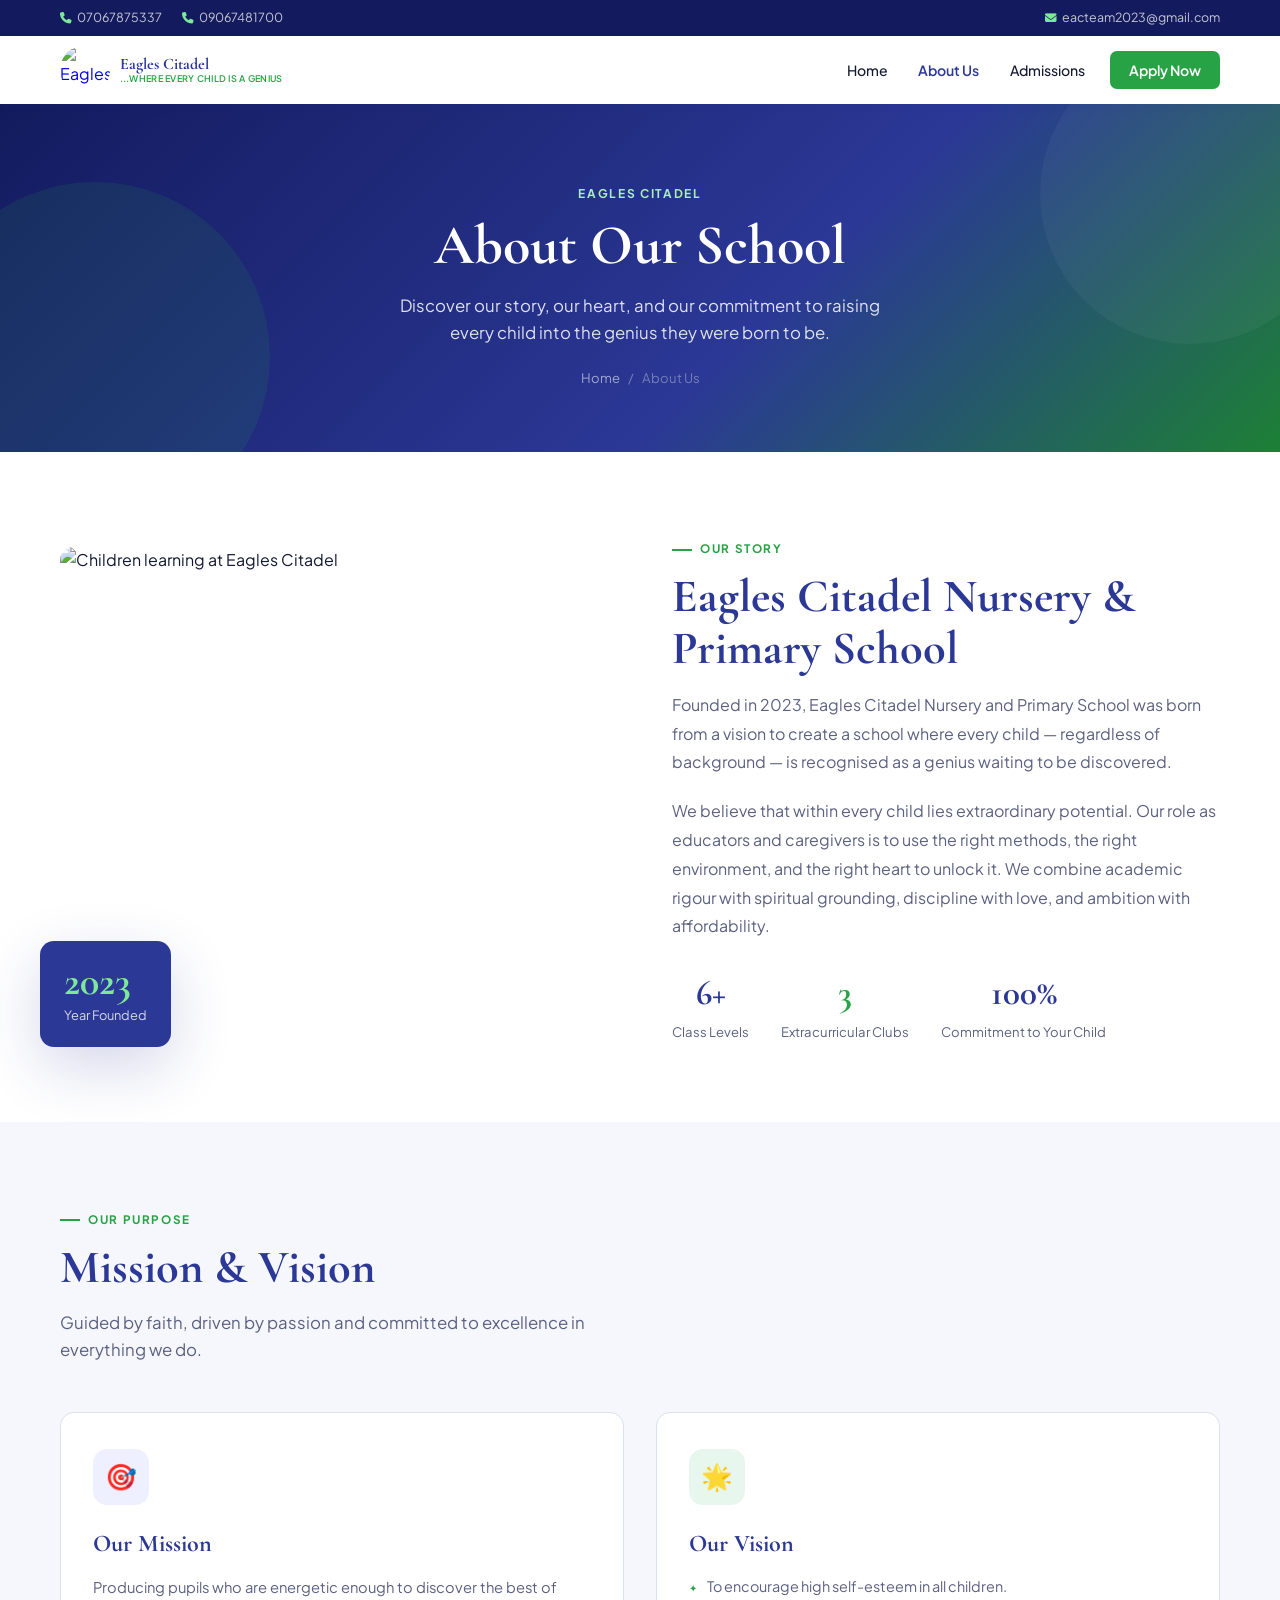
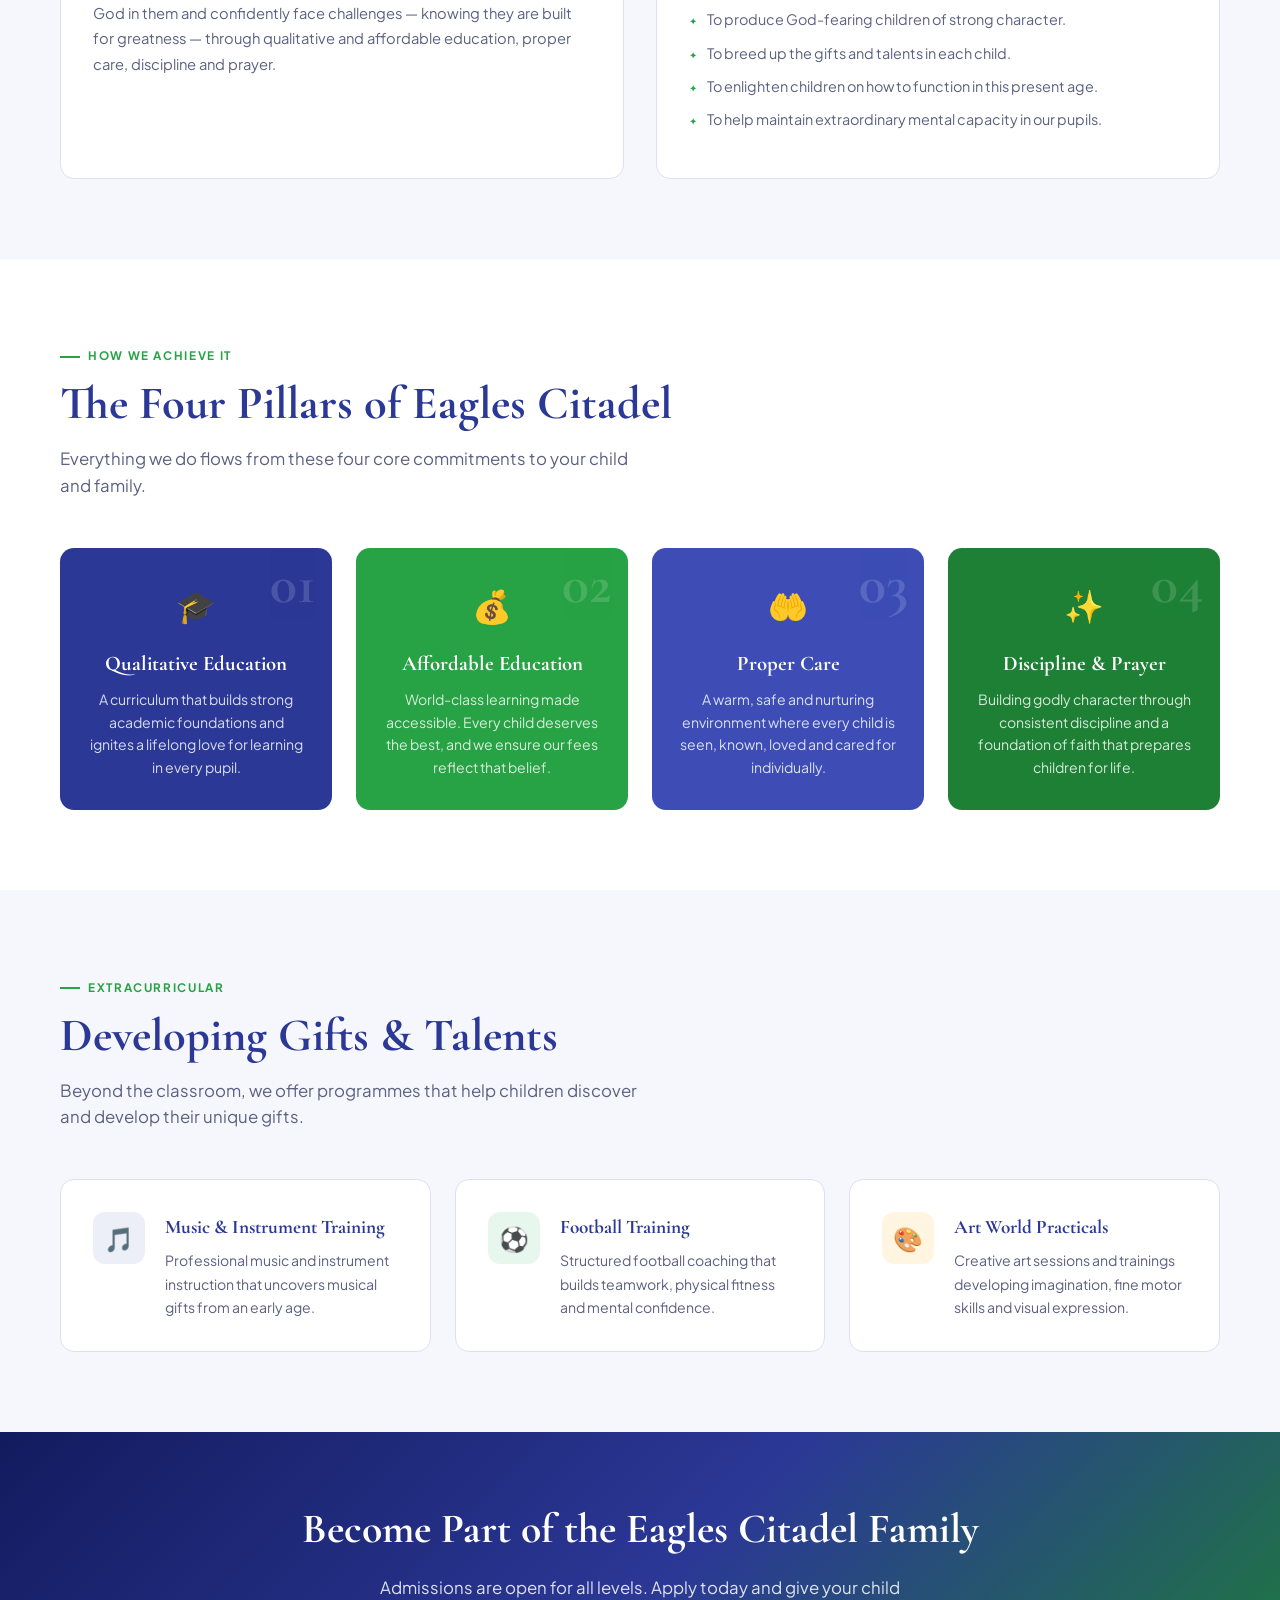
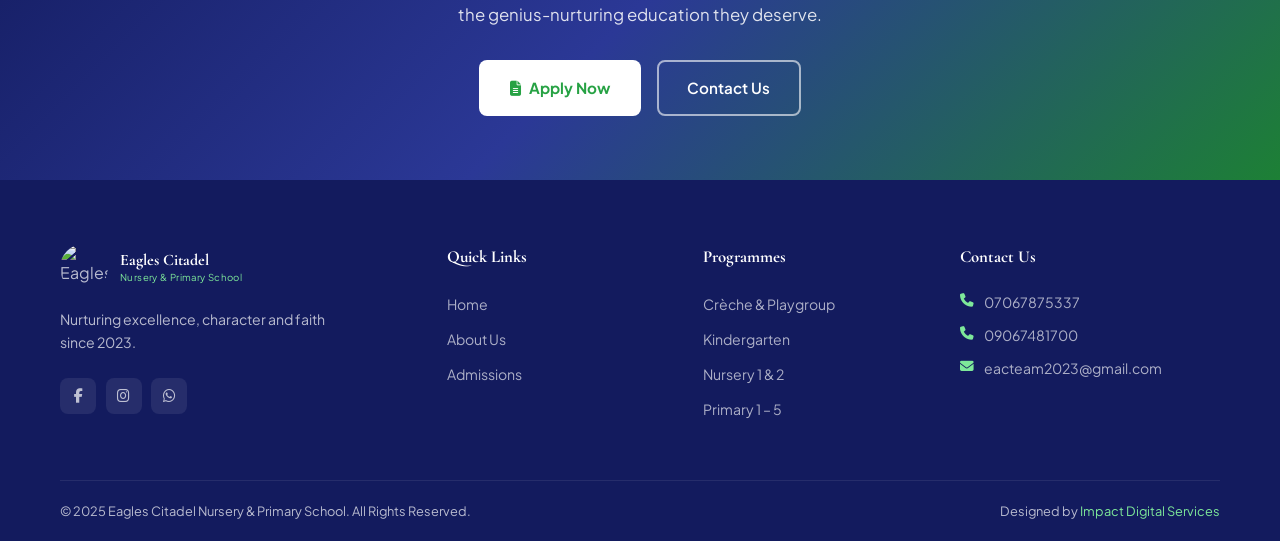
==== about.html @ 96b45662 "initial setup" ====
<!DOCTYPE html>
<html lang="en">

<head>
    <meta charset="UTF-8">
    <meta name="viewport" content="width=device-width, initial-scale=1.0, viewport-fit=cover">
    <title>About Us | Eagles Citadel Nursery &amp; Primary School</title>
    <meta name="description"
        content="Learn about Eagles Citadel Nursery and Primary School — our mission, vision, values and approach to education. Where every child is a genius.">
    <meta name="robots" content="index, follow">
    <link rel="canonical" href="about.html">
    <link rel="preconnect" href="https://fonts.googleapis.com">
    <link rel="preconnect" href="https://fonts.gstatic.com" crossorigin>
    <link
        href="https://fonts.googleapis.com/css2?family=Cormorant+Garamond:wght@400;600;700;800&family=Plus+Jakarta+Sans:wght@300;400;500;600;700&display=swap"
        rel="stylesheet">
    <link rel="stylesheet" href="https://cdnjs.cloudflare.com/ajax/libs/font-awesome/6.4.0/css/all.min.css">
    <style>
        :root {
            --indigo: #2B3896;
            --indigo-dark: #1E2A78;
            --indigo-deep: #131B5E;
            --indigo-light: #3D4DB5;
            --green: #27A244;
            --green-dark: #1D8035;
            --green-light: #E8F7ED;
            --white: #ffffff;
            --off-white: #F6F7FC;
            --light-gray: #ECEEF8;
            --text: #121930;
            --text-muted: #5B6180;
            --border: #DDE0F0;
            --shadow-sm: 0 2px 8px rgba(43, 56, 150, 0.08);
            --shadow-md: 0 8px 32px rgba(43, 56, 150, 0.14);
            --shadow-lg: 0 20px 60px rgba(43, 56, 150, 0.2);
            --transition: all 0.3s cubic-bezier(0.4, 0, 0.2, 1);
            --radius: 14px;
            --container-padding: 1.25rem;
        }

        *,
        *::before,
        *::after {
            margin: 0;
            padding: 0;
            box-sizing: border-box;
        }

        html {
            scroll-behavior: smooth;
        }

        body {
            font-family: 'Plus Jakarta Sans', sans-serif;
            color: var(--text);
            background: var(--white);
            overflow-x: hidden;
            line-height: 1.6;
            -webkit-font-smoothing: antialiased;
        }

        .topbar {
            background: var(--indigo-deep);
            color: rgba(255, 255, 255, 0.75);
            font-size: 0.78rem;
            padding: 0.5rem 0;
        }

        .topbar-inner {
            max-width: 1200px;
            margin: 0 auto;
            padding: 0 var(--container-padding);
            display: flex;
            justify-content: space-between;
            align-items: center;
            gap: 1rem;
            flex-wrap: wrap;
        }

        .topbar a {
            color: rgba(255, 255, 255, 0.75);
            text-decoration: none;
        }

        .topbar a:hover {
            color: #7EE89A;
        }

        .topbar-left,
        .topbar-right {
            display: flex;
            align-items: center;
            gap: 1.25rem;
            flex-wrap: wrap;
        }

        .topbar i {
            color: #7EE89A;
            margin-right: 0.3rem;
            font-size: 0.72rem;
        }

        .header {
            background: var(--white);
            box-shadow: var(--shadow-sm);
            position: sticky;
            top: 0;
            z-index: 1000;
            transition: var(--transition);
        }

        .header.scrolled {
            box-shadow: var(--shadow-md);
        }

        .nav-wrapper {
            max-width: 1200px;
            margin: 0 auto;
            padding: 0 var(--container-padding);
            display: flex;
            justify-content: space-between;
            align-items: center;
            min-height: 68px;
            gap: 1rem;
        }

        .logo {
            display: flex;
            align-items: center;
            gap: 0.6rem;
            text-decoration: none;
            flex-shrink: 1;
        }

        .logo img {
            height: 50px;
            width: 50px;
            object-fit: contain;
            border-radius: 50%;
        }

        .logo-text {
            display: flex;
            flex-direction: column;
            line-height: 1.1;
        }

        .logo-name {
            font-family: 'Cormorant Garamond', serif;
            font-size: 1rem;
            font-weight: 700;
            color: var(--indigo);
        }

        .logo-motto {
            font-size: 0.57rem;
            font-weight: 600;
            color: var(--green);
            text-transform: uppercase;
            letter-spacing: 0.03em;
        }

        .nav {
            display: flex;
            align-items: center;
            gap: 0.2rem;
        }

        .nav-link {
            font-size: 0.88rem;
            font-weight: 500;
            color: var(--text);
            text-decoration: none;
            padding: 0.5rem 0.85rem;
            border-radius: 7px;
            transition: var(--transition);
        }

        .nav-link:hover {
            color: var(--indigo);
            background: var(--light-gray);
        }

        .nav-link.active {
            color: var(--indigo);
            font-weight: 600;
        }

        .nav-apply {
            background: var(--green);
            color: var(--white) !important;
            padding: 0.5rem 1.2rem;
            border-radius: 7px;
            margin-left: 0.5rem;
            font-weight: 600;
        }

        .nav-apply:hover {
            background: var(--green-dark) !important;
        }

        .hamburger {
            display: none;
            flex-direction: column;
            gap: 5px;
            background: none;
            border: none;
            cursor: pointer;
            padding: 0.5rem;
        }

        .hamburger span {
            display: block;
            width: 24px;
            height: 2px;
            background: var(--indigo);
            border-radius: 2px;
            transition: var(--transition);
        }

        .hamburger.open span:nth-child(1) {
            transform: translateY(7px) rotate(45deg);
        }

        .hamburger.open span:nth-child(2) {
            opacity: 0;
        }

        .hamburger.open span:nth-child(3) {
            transform: translateY(-7px) rotate(-45deg);
        }

        /* PAGE BANNER */
        .page-banner {
            background: linear-gradient(135deg, var(--indigo-deep) 0%, var(--indigo) 60%, var(--green-dark) 100%);
            padding: 5rem 0 4rem;
            text-align: center;
            color: var(--white);
            position: relative;
            overflow: hidden;
        }

        .page-banner::before {
            content: '';
            position: absolute;
            top: -60px;
            right: -60px;
            width: 300px;
            height: 300px;
            border-radius: 50%;
            background: rgba(255, 255, 255, 0.04);
        }

        .page-banner::after {
            content: '';
            position: absolute;
            bottom: -80px;
            left: -80px;
            width: 350px;
            height: 350px;
            border-radius: 50%;
            background: rgba(39, 162, 68, 0.12);
        }

        .page-banner-content {
            position: relative;
            z-index: 1;
        }

        .page-banner-label {
            font-size: 0.75rem;
            font-weight: 700;
            letter-spacing: 0.14em;
            text-transform: uppercase;
            color: #A8F0BB;
            margin-bottom: 0.75rem;
        }

        .page-banner h1 {
            font-family: 'Cormorant Garamond', serif;
            font-size: clamp(2.2rem, 5vw, 3.5rem);
            font-weight: 800;
            line-height: 1.1;
            margin-bottom: 1rem;
        }

        .page-banner p {
            font-size: 1.05rem;
            opacity: 0.85;
            max-width: 520px;
            margin: 0 auto;
        }

        .breadcrumb {
            display: flex;
            align-items: center;
            gap: 0.5rem;
            justify-content: center;
            font-size: 0.82rem;
            margin-top: 1.25rem;
            opacity: 0.7;
        }

        .breadcrumb a {
            color: rgba(255, 255, 255, 0.8);
            text-decoration: none;
        }

        .breadcrumb a:hover {
            color: #7EE89A;
        }

        .breadcrumb span {
            opacity: 0.5;
        }

        .section {
            padding: 5rem 0;
        }

        .section-alt {
            background: var(--off-white);
        }

        .container {
            max-width: 1200px;
            margin: 0 auto;
            padding: 0 var(--container-padding);
        }

        .section-label {
            display: inline-flex;
            align-items: center;
            gap: 0.5rem;
            font-size: 0.73rem;
            font-weight: 700;
            letter-spacing: 0.14em;
            text-transform: uppercase;
            color: var(--green);
            margin-bottom: 0.75rem;
        }

        .section-label::before {
            content: '';
            display: block;
            width: 20px;
            height: 2px;
            background: var(--green);
        }

        .section-title {
            font-family: 'Cormorant Garamond', serif;
            font-size: clamp(1.9rem, 4vw, 2.9rem);
            font-weight: 700;
            color: var(--indigo);
            line-height: 1.12;
            margin-bottom: 1rem;
        }

        .section-subtitle {
            font-size: 1.05rem;
            color: var(--text-muted);
            max-width: 580px;
            margin-bottom: 3rem;
        }

        /* ABOUT INTRO */
        .about-intro {
            display: grid;
            grid-template-columns: 1fr 1fr;
            gap: 4rem;
            align-items: center;
        }

        .about-img-wrap {
            position: relative;
        }

        .about-img-wrap img {
            width: 100%;
            height: 480px;
            object-fit: cover;
            border-radius: var(--radius);
            display: block;
        }

        .about-img-badge {
            position: absolute;
            bottom: -20px;
            left: -20px;
            background: var(--indigo);
            color: var(--white);
            border-radius: var(--radius);
            padding: 1.25rem 1.5rem;
            box-shadow: var(--shadow-lg);
        }

        .about-img-badge .badge-num {
            font-family: 'Cormorant Garamond', serif;
            font-size: 2.5rem;
            font-weight: 800;
            color: #7EE89A;
            display: block;
            line-height: 1;
        }

        .about-img-badge .badge-text {
            font-size: 0.8rem;
            opacity: 0.8;
        }

        /* MISSION/VISION CARDS */
        .mv-grid {
            display: grid;
            grid-template-columns: 1fr 1fr;
            gap: 2rem;
        }

        .mv-card {
            background: var(--white);
            border-radius: var(--radius);
            padding: 2.25rem 2rem;
            border: 1px solid var(--border);
            transition: var(--transition);
        }

        .mv-card:hover {
            box-shadow: var(--shadow-md);
            transform: translateY(-3px);
        }

        .mv-icon-wrap {
            width: 56px;
            height: 56px;
            border-radius: 14px;
            background: var(--light-gray);
            display: flex;
            align-items: center;
            justify-content: center;
            font-size: 1.6rem;
            margin-bottom: 1.25rem;
        }

        .mv-title {
            font-family: 'Cormorant Garamond', serif;
            font-size: 1.5rem;
            font-weight: 700;
            color: var(--indigo);
            margin-bottom: 0.75rem;
        }

        .mv-text {
            font-size: 0.92rem;
            color: var(--text-muted);
            line-height: 1.75;
        }

        .mv-list {
            list-style: none;
            padding: 0;
        }

        .mv-list li {
            display: flex;
            align-items: flex-start;
            gap: 0.65rem;
            font-size: 0.9rem;
            color: var(--text-muted);
            line-height: 1.65;
            margin-bottom: 0.6rem;
        }

        .mv-list li::before {
            content: '✦';
            color: var(--green);
            font-size: 0.6rem;
            margin-top: 0.38rem;
            flex-shrink: 0;
        }

        /* PILLARS */
        .pillars-grid {
            display: grid;
            grid-template-columns: repeat(auto-fit, minmax(220px, 1fr));
            gap: 1.5rem;
        }

        .pillar-card {
            border-radius: var(--radius);
            padding: 2rem 1.75rem;
            text-align: center;
            transition: var(--transition);
            position: relative;
            overflow: hidden;
        }

        .pillar-card:hover {
            transform: translateY(-5px);
            box-shadow: var(--shadow-lg);
        }

        .pillar-num {
            font-family: 'Cormorant Garamond', serif;
            font-size: 3.5rem;
            font-weight: 800;
            opacity: 0.15;
            position: absolute;
            top: 0.5rem;
            right: 1rem;
            line-height: 1;
        }

        .pillar-icon {
            font-size: 2rem;
            margin-bottom: 1rem;
            position: relative;
            z-index: 1;
        }

        .pillar-title {
            font-family: 'Cormorant Garamond', serif;
            font-size: 1.3rem;
            font-weight: 700;
            margin-bottom: 0.5rem;
            position: relative;
            z-index: 1;
        }

        .pillar-text {
            font-size: 0.88rem;
            opacity: 0.82;
            line-height: 1.6;
            position: relative;
            z-index: 1;
        }

        /* CTA BANNER */
        .cta-banner {
            background: linear-gradient(135deg, var(--indigo-deep) 0%, var(--indigo) 50%, var(--green-dark) 100%);
            padding: 4rem 0;
            text-align: center;
            color: var(--white);
        }

        .cta-banner h2 {
            font-family: 'Cormorant Garamond', serif;
            font-size: clamp(1.8rem, 4vw, 2.6rem);
            font-weight: 700;
            margin-bottom: 0.75rem;
        }

        .cta-banner p {
            font-size: 1.05rem;
            opacity: 0.85;
            margin-bottom: 2rem;
            max-width: 520px;
            margin-left: auto;
            margin-right: auto;
        }

        .btn {
            display: inline-flex;
            align-items: center;
            gap: 0.5rem;
            padding: 0.85rem 1.8rem;
            border-radius: 8px;
            font-family: 'Plus Jakarta Sans', sans-serif;
            font-weight: 600;
            font-size: 0.95rem;
            text-decoration: none;
            transition: var(--transition);
            cursor: pointer;
            border: 2px solid transparent;
        }

        .btn-green {
            background: var(--green);
            color: var(--white);
        }

        .btn-green:hover {
            background: var(--green-dark);
            transform: translateY(-2px);
        }

        .btn-outline-white {
            background: transparent;
            color: var(--white);
            border-color: rgba(255, 255, 255, 0.6);
        }

        .btn-outline-white:hover {
            background: rgba(255, 255, 255, 0.12);
            border-color: var(--white);
        }

        /* FOOTER */
        .footer {
            background: var(--indigo-deep);
            color: rgba(255, 255, 255, 0.7);
            padding: 4rem 0 0;
        }

        .footer-grid {
            display: grid;
            grid-template-columns: 1.6fr 1fr 1fr 1.2fr;
            gap: 2.5rem;
            padding-bottom: 3rem;
        }

        .footer-logo-wrap {
            display: flex;
            align-items: center;
            gap: 0.75rem;
            margin-bottom: 1rem;
        }

        .footer-logo-wrap img {
            height: 48px;
            width: 48px;
            object-fit: contain;
            border-radius: 50%;
        }

        .footer-logo-name {
            font-family: 'Cormorant Garamond', serif;
            font-size: 1rem;
            font-weight: 700;
            color: var(--white);
            line-height: 1.2;
        }

        .footer-motto-txt {
            font-size: 0.6rem;
            color: #7EE89A;
            letter-spacing: 0.04em;
        }

        .footer-desc {
            font-size: 0.88rem;
            line-height: 1.65;
            margin-bottom: 1.5rem;
            max-width: 280px;
        }

        .footer-social {
            display: flex;
            gap: 0.6rem;
        }

        .footer-social-link {
            width: 36px;
            height: 36px;
            border-radius: 8px;
            background: rgba(255, 255, 255, 0.08);
            color: rgba(255, 255, 255, 0.7);
            display: flex;
            align-items: center;
            justify-content: center;
            text-decoration: none;
            font-size: 0.9rem;
            transition: var(--transition);
        }

        .footer-social-link:hover {
            background: var(--green);
            color: var(--white);
        }

        .footer-heading {
            font-family: 'Cormorant Garamond', serif;
            font-size: 1.05rem;
            font-weight: 700;
            color: var(--white);
            margin-bottom: 1.25rem;
        }

        .footer-links {
            list-style: none;
        }

        .footer-links li {
            margin-bottom: 0.6rem;
        }

        .footer-links a {
            color: rgba(255, 255, 255, 0.65);
            text-decoration: none;
            font-size: 0.88rem;
            transition: var(--transition);
        }

        .footer-links a:hover {
            color: #7EE89A;
        }

        .footer-contact li {
            display: flex;
            gap: 0.6rem;
            font-size: 0.85rem;
            margin-bottom: 0.65rem;
            align-items: flex-start;
        }

        .footer-contact i {
            color: #7EE89A;
            margin-top: 0.2rem;
        }

        .footer-bottom {
            border-top: 1px solid rgba(255, 255, 255, 0.08);
            padding: 1.25rem 0;
            display: flex;
            justify-content: space-between;
            align-items: center;
            flex-wrap: wrap;
            gap: 0.5rem;
            font-size: 0.8rem;
        }

        .footer-bottom a {
            color: #7EE89A;
            text-decoration: none;
        }

        .reveal {
            opacity: 0;
            transform: translateY(28px);
            transition: opacity 0.7s ease, transform 0.7s ease;
        }

        .reveal.visible {
            opacity: 1;
            transform: translateY(0);
        }

        @media (max-width: 768px) {
            .hamburger {
                display: flex;
            }

            .nav {
                display: none;
                position: absolute;
                top: 68px;
                left: 0;
                right: 0;
                background: var(--white);
                flex-direction: column;
                padding: 1rem 1.5rem 1.5rem;
                box-shadow: var(--shadow-md);
                border-top: 1px solid var(--border);
                gap: 0.25rem;
            }

            .nav.open {
                display: flex;
            }

            .nav-apply {
                margin-left: 0;
                text-align: center;
            }

            .about-intro {
                grid-template-columns: 1fr;
                gap: 2.5rem;
            }

            .about-img-wrap img {
                height: 280px;
            }

            .about-img-badge {
                left: 0;
            }

            .mv-grid {
                grid-template-columns: 1fr;
            }

            .footer-grid {
                grid-template-columns: 1fr 1fr;
            }

            .topbar-right {
                display: none;
            }
        }
    </style>
</head>

<body>

    <div class="topbar">
        <div class="topbar-inner">
            <div class="topbar-left">
                <span><i class="fas fa-phone"></i><a href="tel:07067875337">07067875337</a></span>
                <span><i class="fas fa-phone"></i><a href="tel:09067481700">09067481700</a></span>
            </div>
            <div class="topbar-right">
                <span><i class="fas fa-envelope"></i><a
                        href="mailto:eacteam2023@gmail.com">eacteam2023@gmail.com</a></span>
            </div>
        </div>
    </div>

    <header class="header" id="header">
        <div class="nav-wrapper">
            <a href="index.html" class="logo">
                <img src="logo.jpeg" alt="Eagles Citadel Logo">
                <div class="logo-text">
                    <span class="logo-name">Eagles Citadel</span>
                    <span class="logo-motto">...where every child is a genius</span>
                </div>
            </a>
            <button class="hamburger" id="hamburger" aria-label="Menu">
                <span></span><span></span><span></span>
            </button>
            <nav class="nav" id="nav">
                <a href="index.html" class="nav-link">Home</a>
                <a href="about.html" class="nav-link active">About Us</a>
                <a href="admissions.html" class="nav-link">Admissions</a>
                <a href="admissions.html" class="nav-link nav-apply">Apply Now</a>
            </nav>
        </div>
    </header>

    <!-- PAGE BANNER -->
    <section class="page-banner">
        <div class="container page-banner-content">
            <div class="page-banner-label">Eagles Citadel</div>
            <h1>About Our School</h1>
            <p>Discover our story, our heart, and our commitment to raising every child into the genius they were born
                to be.</p>
            <div class="breadcrumb">
                <a href="index.html">Home</a>
                <span>/</span>
                <span>About Us</span>
            </div>
        </div>
    </section>

    <!-- ABOUT INTRO -->
    <section class="section">
        <div class="container">
            <div class="about-intro">
                <div class="about-img-wrap">
                    <img src="https://images.unsplash.com/photo-1503676260728-1c00da094a0b?w=800&q=80"
                        alt="Children learning at Eagles Citadel">
                    <div class="about-img-badge">
                        <span class="badge-num">2023</span>
                        <span class="badge-text">Year Founded</span>
                    </div>
                </div>
                <div>
                    <span class="section-label">Our Story</span>
                    <h2 class="section-title">Eagles Citadel Nursery &amp; Primary School</h2>
                    <p style="color:var(--text-muted); line-height:1.8; margin-bottom:1.25rem;">Founded in 2023, Eagles
                        Citadel Nursery and Primary School was born from a vision to create a school where every child —
                        regardless of background — is recognised as a genius waiting to be discovered.</p>
                    <p style="color:var(--text-muted); line-height:1.8; margin-bottom:1.5rem;">We believe that within
                        every child lies extraordinary potential. Our role as educators and caregivers is to use the
                        right methods, the right environment, and the right heart to unlock it. We combine academic
                        rigour with spiritual grounding, discipline with love, and ambition with affordability.</p>
                    <div style="display:flex; gap:2rem; flex-wrap:wrap;">
                        <div style="text-align:center;">
                            <div
                                style="font-family:'Cormorant Garamond',serif; font-size:2.2rem; font-weight:800; color:var(--indigo);">
                                6+</div>
                            <div style="font-size:0.82rem; color:var(--text-muted);">Class Levels</div>
                        </div>
                        <div style="text-align:center;">
                            <div
                                style="font-family:'Cormorant Garamond',serif; font-size:2.2rem; font-weight:800; color:var(--green);">
                                3</div>
                            <div style="font-size:0.82rem; color:var(--text-muted);">Extracurricular Clubs</div>
                        </div>
                        <div style="text-align:center;">
                            <div
                                style="font-family:'Cormorant Garamond',serif; font-size:2.2rem; font-weight:800; color:var(--indigo);">
                                100%</div>
                            <div style="font-size:0.82rem; color:var(--text-muted);">Commitment to Your Child</div>
                        </div>
                    </div>
                </div>
            </div>
        </div>
    </section>

    <!-- MISSION & VISION -->
    <section class="section section-alt">
        <div class="container">
            <span class="section-label">Our Purpose</span>
            <h2 class="section-title">Mission &amp; Vision</h2>
            <p class="section-subtitle">Guided by faith, driven by passion and committed to excellence in everything we
                do.</p>
            <div class="mv-grid reveal">
                <div class="mv-card">
                    <div class="mv-icon-wrap" style="background:#EEF0FF;">🎯</div>
                    <h3 class="mv-title">Our Mission</h3>
                    <p class="mv-text">Producing pupils who are energetic enough to discover the best of God in them and
                        confidently face challenges — knowing they are built for greatness — through qualitative and
                        affordable education, proper care, discipline and prayer.</p>
                </div>
                <div class="mv-card">
                    <div class="mv-icon-wrap" style="background:var(--green-light);">🌟</div>
                    <h3 class="mv-title">Our Vision</h3>
                    <ul class="mv-list">
                        <li>To encourage high self-esteem in all children.</li>
                        <li>To produce God-fearing children of strong character.</li>
                        <li>To breed up the gifts and talents in each child.</li>
                        <li>To enlighten children on how to function in this present age.</li>
                        <li>To help maintain extraordinary mental capacity in our pupils.</li>
                    </ul>
                </div>
            </div>
        </div>
    </section>

    <!-- 4 PILLARS -->
    <section class="section">
        <div class="container">
            <span class="section-label">How We Achieve It</span>
            <h2 class="section-title">The Four Pillars of Eagles Citadel</h2>
            <p class="section-subtitle">Everything we do flows from these four core commitments to your child and
                family.</p>
            <div class="pillars-grid reveal">
                <div class="pillar-card" style="background:var(--indigo); color:var(--white);">
                    <div class="pillar-num">01</div>
                    <div class="pillar-icon">🎓</div>
                    <h3 class="pillar-title">Qualitative Education</h3>
                    <p class="pillar-text">A curriculum that builds strong academic foundations and ignites a lifelong
                        love for learning in every pupil.</p>
                </div>
                <div class="pillar-card" style="background:var(--green); color:var(--white);">
                    <div class="pillar-num">02</div>
                    <div class="pillar-icon">💰</div>
                    <h3 class="pillar-title">Affordable Education</h3>
                    <p class="pillar-text">World-class learning made accessible. Every child deserves the best, and we
                        ensure our fees reflect that belief.</p>
                </div>
                <div class="pillar-card" style="background:var(--indigo-light); color:var(--white);">
                    <div class="pillar-num">03</div>
                    <div class="pillar-icon">🤲</div>
                    <h3 class="pillar-title">Proper Care</h3>
                    <p class="pillar-text">A warm, safe and nurturing environment where every child is seen, known,
                        loved and cared for individually.</p>
                </div>
                <div class="pillar-card" style="background:var(--green-dark); color:var(--white);">
                    <div class="pillar-num">04</div>
                    <div class="pillar-icon">✨</div>
                    <h3 class="pillar-title">Discipline &amp; Prayer</h3>
                    <p class="pillar-text">Building godly character through consistent discipline and a foundation of
                        faith that prepares children for life.</p>
                </div>
            </div>
        </div>
    </section>

    <!-- EXTRACURRICULAR -->
    <section class="section section-alt">
        <div class="container">
            <span class="section-label">Extracurricular</span>
            <h2 class="section-title">Developing Gifts &amp; Talents</h2>
            <p class="section-subtitle">Beyond the classroom, we offer programmes that help children discover and
                develop their unique gifts.</p>
            <div style="display:grid; grid-template-columns: repeat(auto-fit, minmax(260px, 1fr)); gap:1.5rem;"
                class="reveal">
                <div style="background:var(--white); border-radius:var(--radius); padding:2rem; border:1px solid var(--border); display:flex; gap:1.25rem; align-items:flex-start; transition:var(--transition);"
                    onmouseenter="this.style.boxShadow='var(--shadow-md)'; this.style.transform='translateY(-3px)'"
                    onmouseleave="this.style.boxShadow='none'; this.style.transform='translateY(0)'">
                    <div
                        style="width:52px; height:52px; border-radius:12px; background:var(--light-gray); display:flex; align-items:center; justify-content:center; font-size:1.5rem; flex-shrink:0;">
                        🎵</div>
                    <div>
                        <h3
                            style="font-family:'Cormorant Garamond',serif; font-size:1.2rem; color:var(--indigo); margin-bottom:0.4rem;">
                            Music &amp; Instrument Training</h3>
                        <p style="font-size:0.88rem; color:var(--text-muted); line-height:1.65;">Professional music and
                            instrument instruction that uncovers musical gifts from an early age.</p>
                    </div>
                </div>
                <div style="background:var(--white); border-radius:var(--radius); padding:2rem; border:1px solid var(--border); display:flex; gap:1.25rem; align-items:flex-start; transition:var(--transition);"
                    onmouseenter="this.style.boxShadow='var(--shadow-md)'; this.style.transform='translateY(-3px)'"
                    onmouseleave="this.style.boxShadow='none'; this.style.transform='translateY(0)'">
                    <div
                        style="width:52px; height:52px; border-radius:12px; background:var(--green-light); display:flex; align-items:center; justify-content:center; font-size:1.5rem; flex-shrink:0;">
                        ⚽</div>
                    <div>
                        <h3
                            style="font-family:'Cormorant Garamond',serif; font-size:1.2rem; color:var(--indigo); margin-bottom:0.4rem;">
                            Football Training</h3>
                        <p style="font-size:0.88rem; color:var(--text-muted); line-height:1.65;">Structured football
                            coaching that builds teamwork, physical fitness and mental confidence.</p>
                    </div>
                </div>
                <div style="background:var(--white); border-radius:var(--radius); padding:2rem; border:1px solid var(--border); display:flex; gap:1.25rem; align-items:flex-start; transition:var(--transition);"
                    onmouseenter="this.style.boxShadow='var(--shadow-md)'; this.style.transform='translateY(-3px)'"
                    onmouseleave="this.style.boxShadow='none'; this.style.transform='translateY(0)'">
                    <div
                        style="width:52px; height:52px; border-radius:12px; background:#FFF5E0; display:flex; align-items:center; justify-content:center; font-size:1.5rem; flex-shrink:0;">
                        🎨</div>
                    <div>
                        <h3
                            style="font-family:'Cormorant Garamond',serif; font-size:1.2rem; color:var(--indigo); margin-bottom:0.4rem;">
                            Art World Practicals</h3>
                        <p style="font-size:0.88rem; color:var(--text-muted); line-height:1.65;">Creative art sessions
                            and trainings developing imagination, fine motor skills and visual expression.</p>
                    </div>
                </div>
            </div>
        </div>
    </section>

    <!-- CTA -->
    <div class="cta-banner">
        <div class="container">
            <h2>Become Part of the Eagles Citadel Family</h2>
            <p>Admissions are open for all levels. Apply today and give your child the genius-nurturing education they
                deserve.</p>
            <div style="display:flex; gap:1rem; justify-content:center; flex-wrap:wrap;">
                <a href="admissions.html" class="btn"
                    style="background:var(--white); color:var(--green); font-weight:700;"><i
                        class="fas fa-file-alt"></i> Apply Now</a>
                <a href="index.html#contact" class="btn btn-outline-white">Contact Us</a>
            </div>
        </div>
    </div>

    <!-- FOOTER -->
    <footer class="footer">
        <div class="container">
            <div class="footer-grid">
                <div>
                    <div class="footer-logo-wrap">
                        <img src="logo.jpeg" alt="Eagles Citadel Logo">
                        <div>
                            <div class="footer-logo-name">Eagles Citadel</div>
                            <div class="footer-motto-txt">Nursery &amp; Primary School</div>
                        </div>
                    </div>
                    <p class="footer-desc">Nurturing excellence, character and faith since 2023.</p>
                    <div class="footer-social">
                        <a href="https://facebook.com/eaglescitadel" target="_blank" rel="noopener"
                            class="footer-social-link"><i class="fab fa-facebook-f"></i></a>
                        <a href="https://instagram.com/eaglescitadelschools" target="_blank" rel="noopener"
                            class="footer-social-link"><i class="fab fa-instagram"></i></a>
                        <a href="https://wa.me/2347067875337" target="_blank" rel="noopener"
                            class="footer-social-link"><i class="fab fa-whatsapp"></i></a>
                    </div>
                </div>
                <div>
                    <h3 class="footer-heading">Quick Links</h3>
                    <ul class="footer-links">
                        <li><a href="index.html">Home</a></li>
                        <li><a href="about.html">About Us</a></li>
                        <li><a href="admissions.html">Admissions</a></li>
                    </ul>
                </div>
                <div>
                    <h3 class="footer-heading">Programmes</h3>
                    <ul class="footer-links">
                        <li><a href="admissions.html">Crèche &amp; Playgroup</a></li>
                        <li><a href="admissions.html">Kindergarten</a></li>
                        <li><a href="admissions.html">Nursery 1 &amp; 2</a></li>
                        <li><a href="admissions.html">Primary 1 – 5</a></li>
                    </ul>
                </div>
                <div>
                    <h3 class="footer-heading">Contact Us</h3>
                    <ul class="footer-links footer-contact">
                        <li><i class="fas fa-phone"></i><a href="tel:07067875337"
                                style="color:rgba(255,255,255,0.65);">07067875337</a></li>
                        <li><i class="fas fa-phone"></i><a href="tel:09067481700"
                                style="color:rgba(255,255,255,0.65);">09067481700</a></li>
                        <li><i class="fas fa-envelope"></i><a href="mailto:eacteam2023@gmail.com"
                                style="color:rgba(255,255,255,0.65);">eacteam2023@gmail.com</a></li>
                    </ul>
                </div>
            </div>
            <div class="footer-bottom">
                <p>&copy; 2025 Eagles Citadel Nursery &amp; Primary School. All Rights Reserved.</p>
                <p>Designed by <a href="https://impactdigitalacademy.com.ng" target="_blank" rel="noopener">Impact
                        Digital Services</a></p>
            </div>
        </div>
    </footer>

    <script>
        const header = document.getElementById('header');
        window.addEventListener('scroll', () => header.classList.toggle('scrolled', window.scrollY > 40));
        const hamburger = document.getElementById('hamburger');
        const nav = document.getElementById('nav');
        hamburger.addEventListener('click', () => { hamburger.classList.toggle('open'); nav.classList.toggle('open'); });
        document.querySelectorAll('#nav a').forEach(link => link.addEventListener('click', () => { hamburger.classList.remove('open'); nav.classList.remove('open'); }));
        const observer = new IntersectionObserver(entries => { entries.forEach(e => { if (e.isIntersecting) e.target.classList.add('visible'); }); }, { threshold: 0.1 });
        document.querySelectorAll('.reveal').forEach(el => observer.observe(el));
    </script>
</body>

</html>
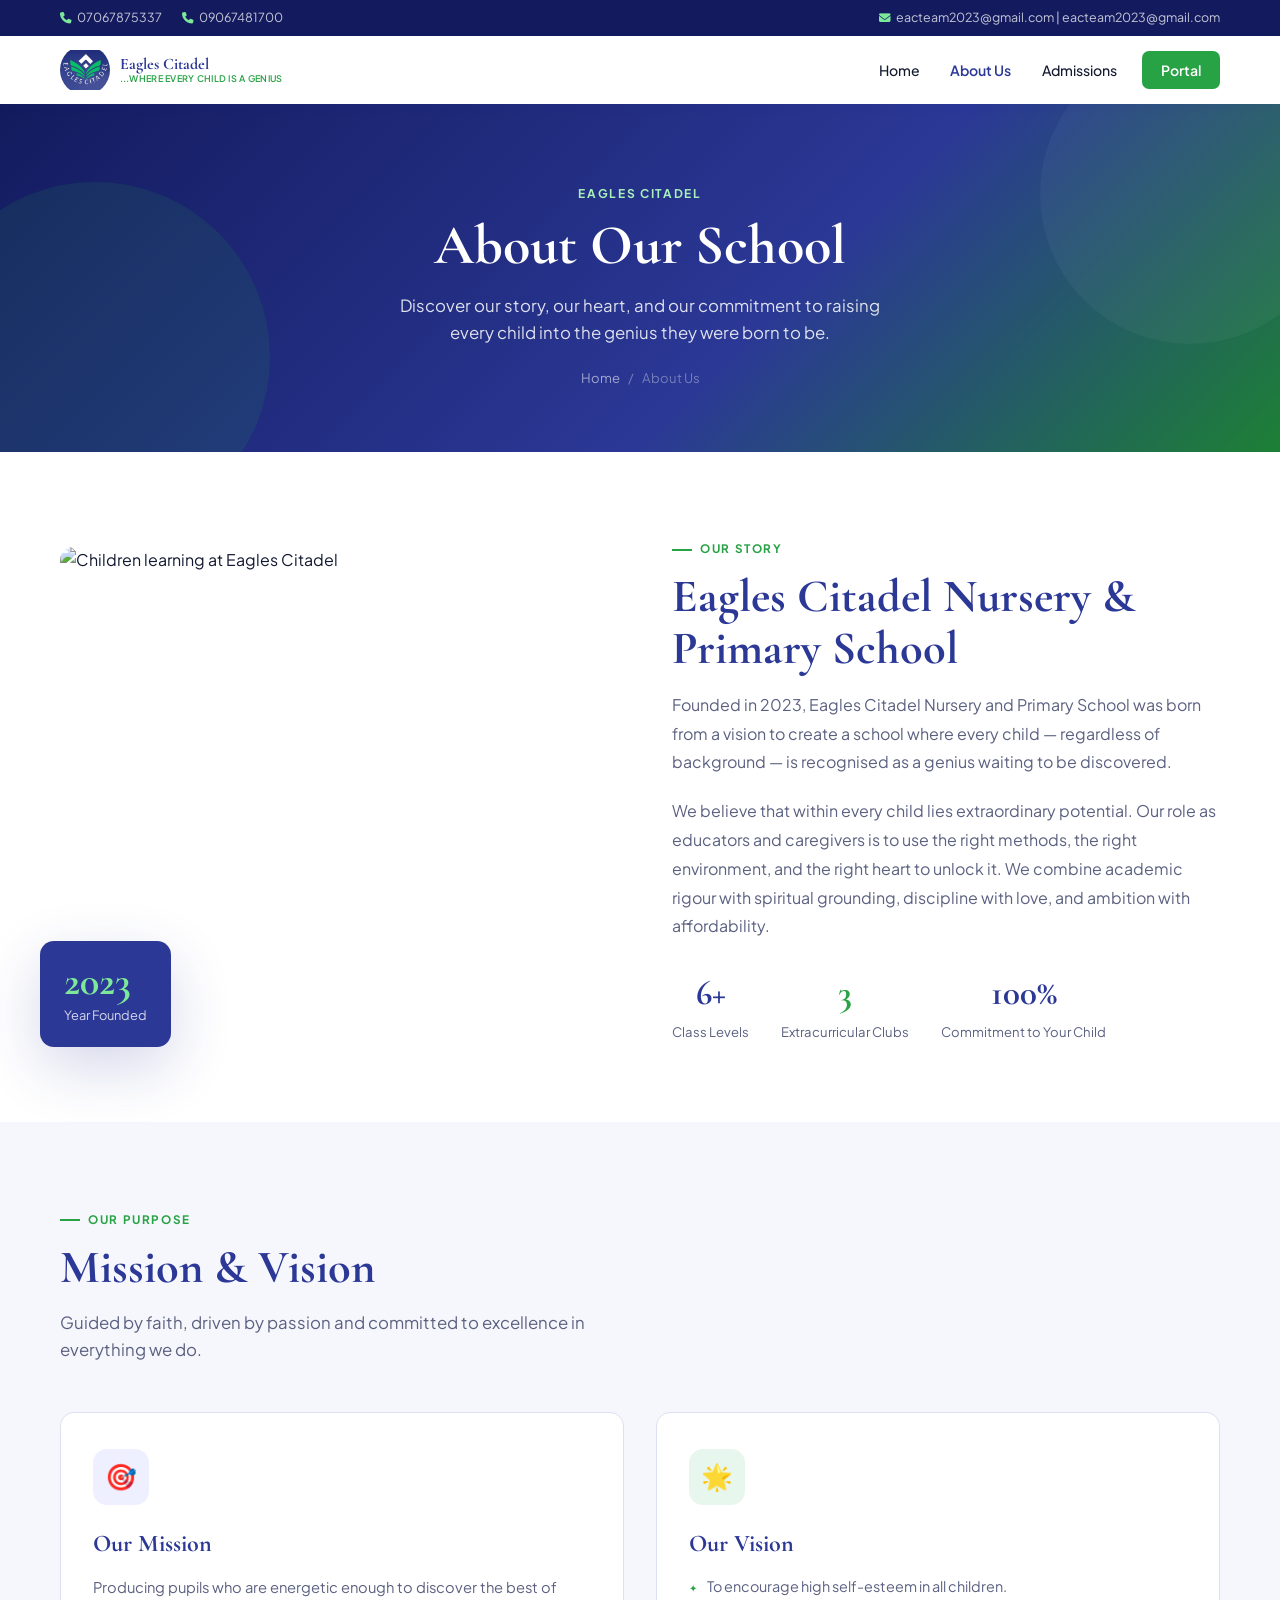
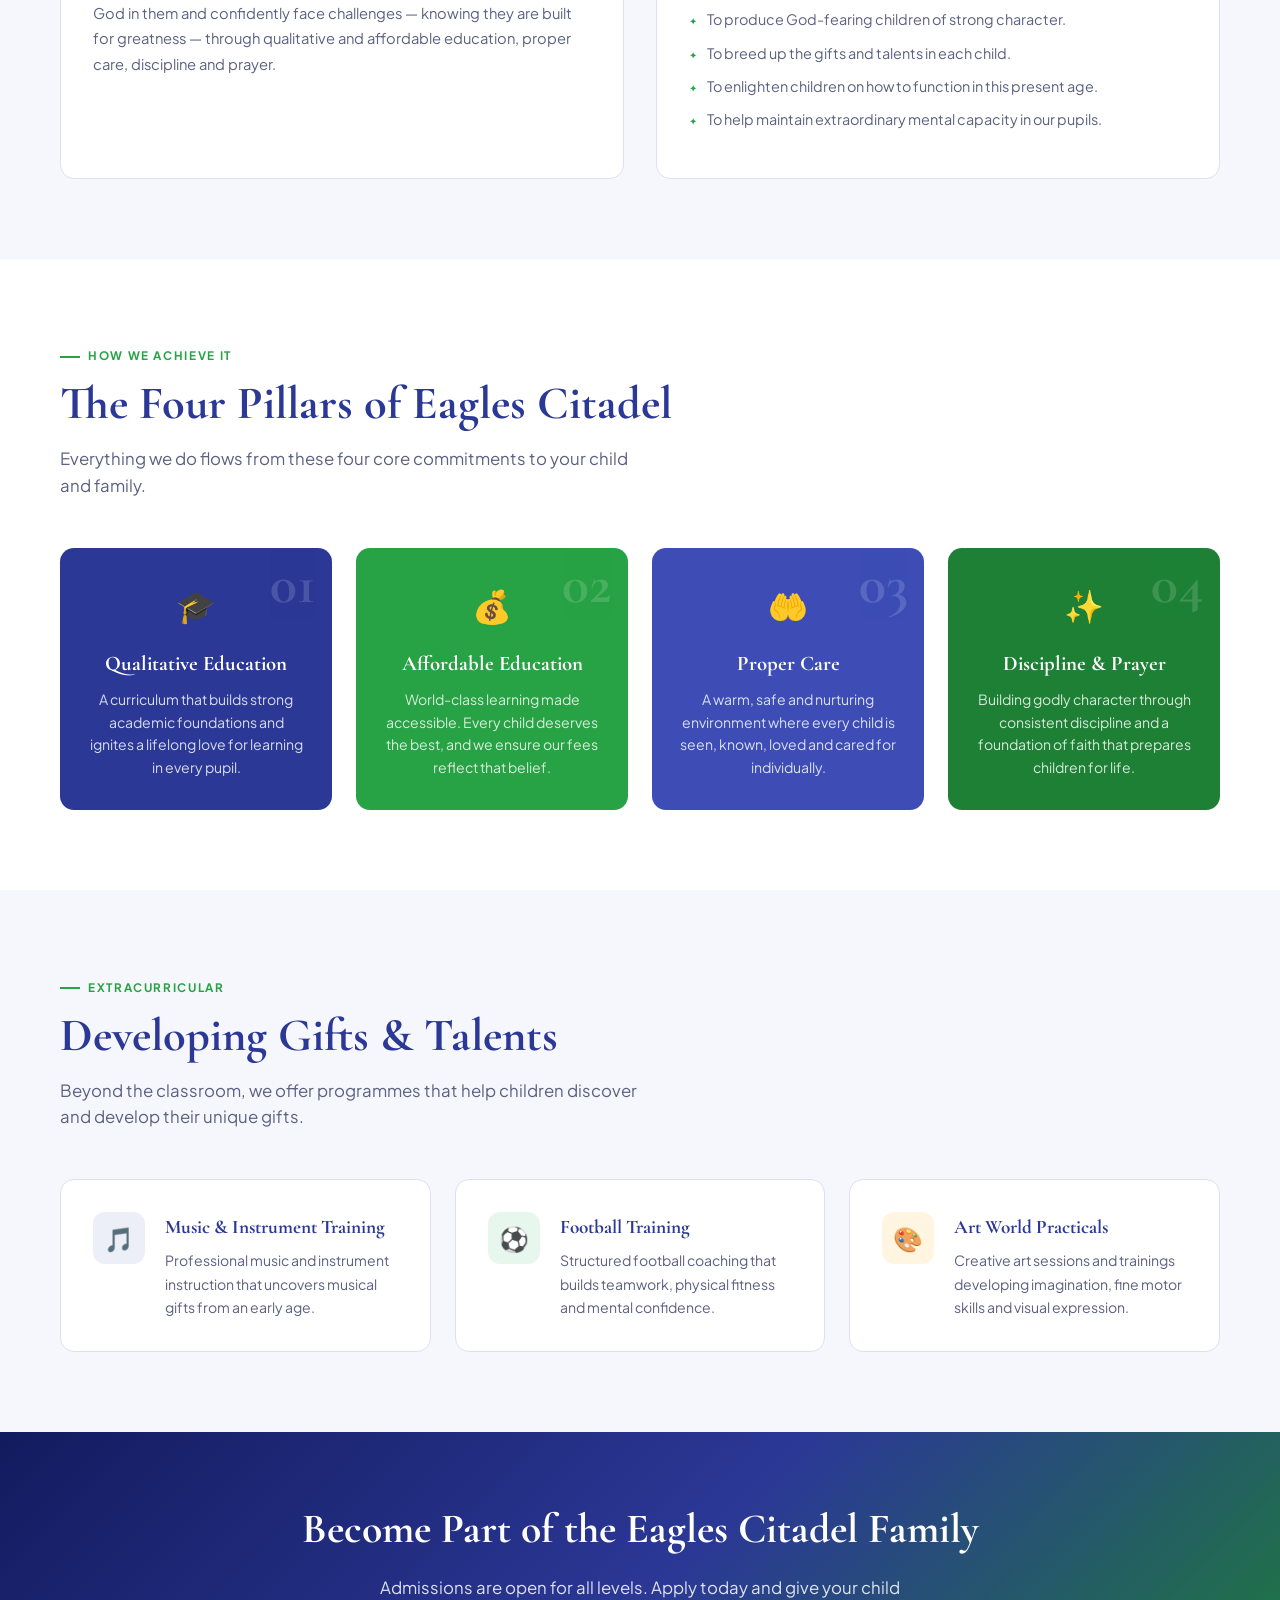
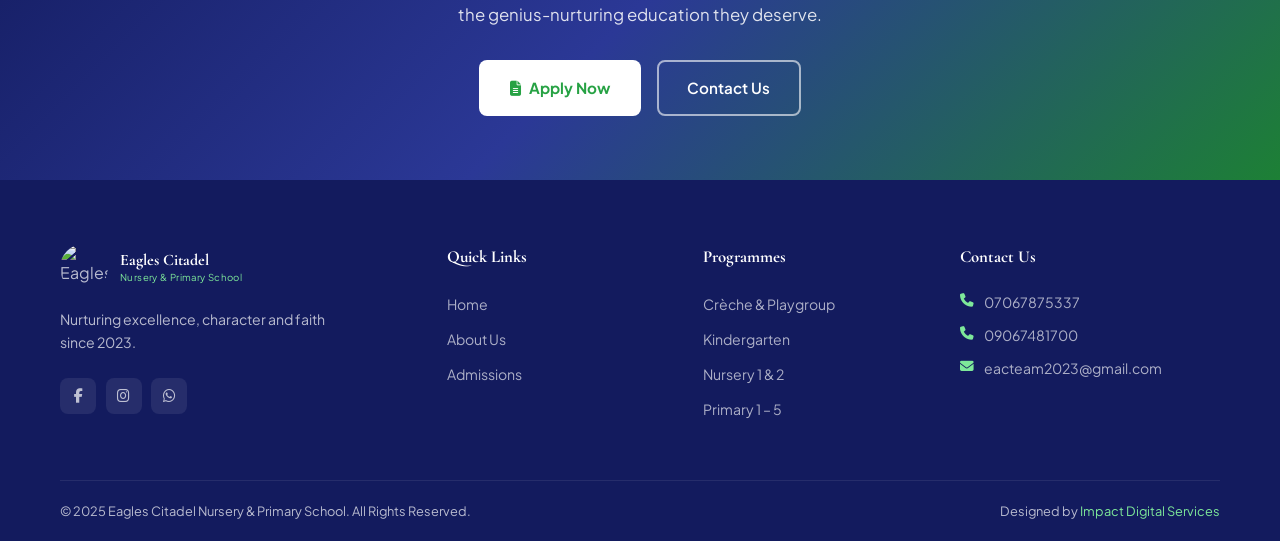
==== commit d6896339: "logo path redefined" ====
--- a/about.html
+++ b/about.html
@@ -799,8 +799,8 @@
                 <span><i class="fas fa-phone"></i><a href="tel:09067481700">09067481700</a></span>
             </div>
             <div class="topbar-right">
-                <span><i class="fas fa-envelope"></i><a
-                        href="mailto:eacteam2023@gmail.com">eacteam2023@gmail.com</a></span>
+                <span><i class="fas fa-envelope"></i><a href="mailto:eacteam2023@gmail.com">eacteam2023@gmail.com</a> |
+                    <a href="mailto:eacteam2023@gmail.com">eacteam2023@gmail.com</a></span>
             </div>
         </div>
     </div>
@@ -808,7 +808,7 @@
     <header class="header" id="header">
         <div class="nav-wrapper">
             <a href="index.html" class="logo">
-                <img src="logo.jpeg" alt="Eagles Citadel Logo">
+                <img src="logo.png" alt="Eagles Citadel Logo">
                 <div class="logo-text">
                     <span class="logo-name">Eagles Citadel</span>
                     <span class="logo-motto">...where every child is a genius</span>
@@ -821,7 +821,7 @@
                 <a href="index.html" class="nav-link">Home</a>
                 <a href="about.html" class="nav-link active">About Us</a>
                 <a href="admissions.html" class="nav-link">Admissions</a>
-                <a href="admissions.html" class="nav-link nav-apply">Apply Now</a>
+                <a href="https://acad.com.ng/eagles" class="nav-link nav-apply">Portal</a>
             </nav>
         </div>
     </header>
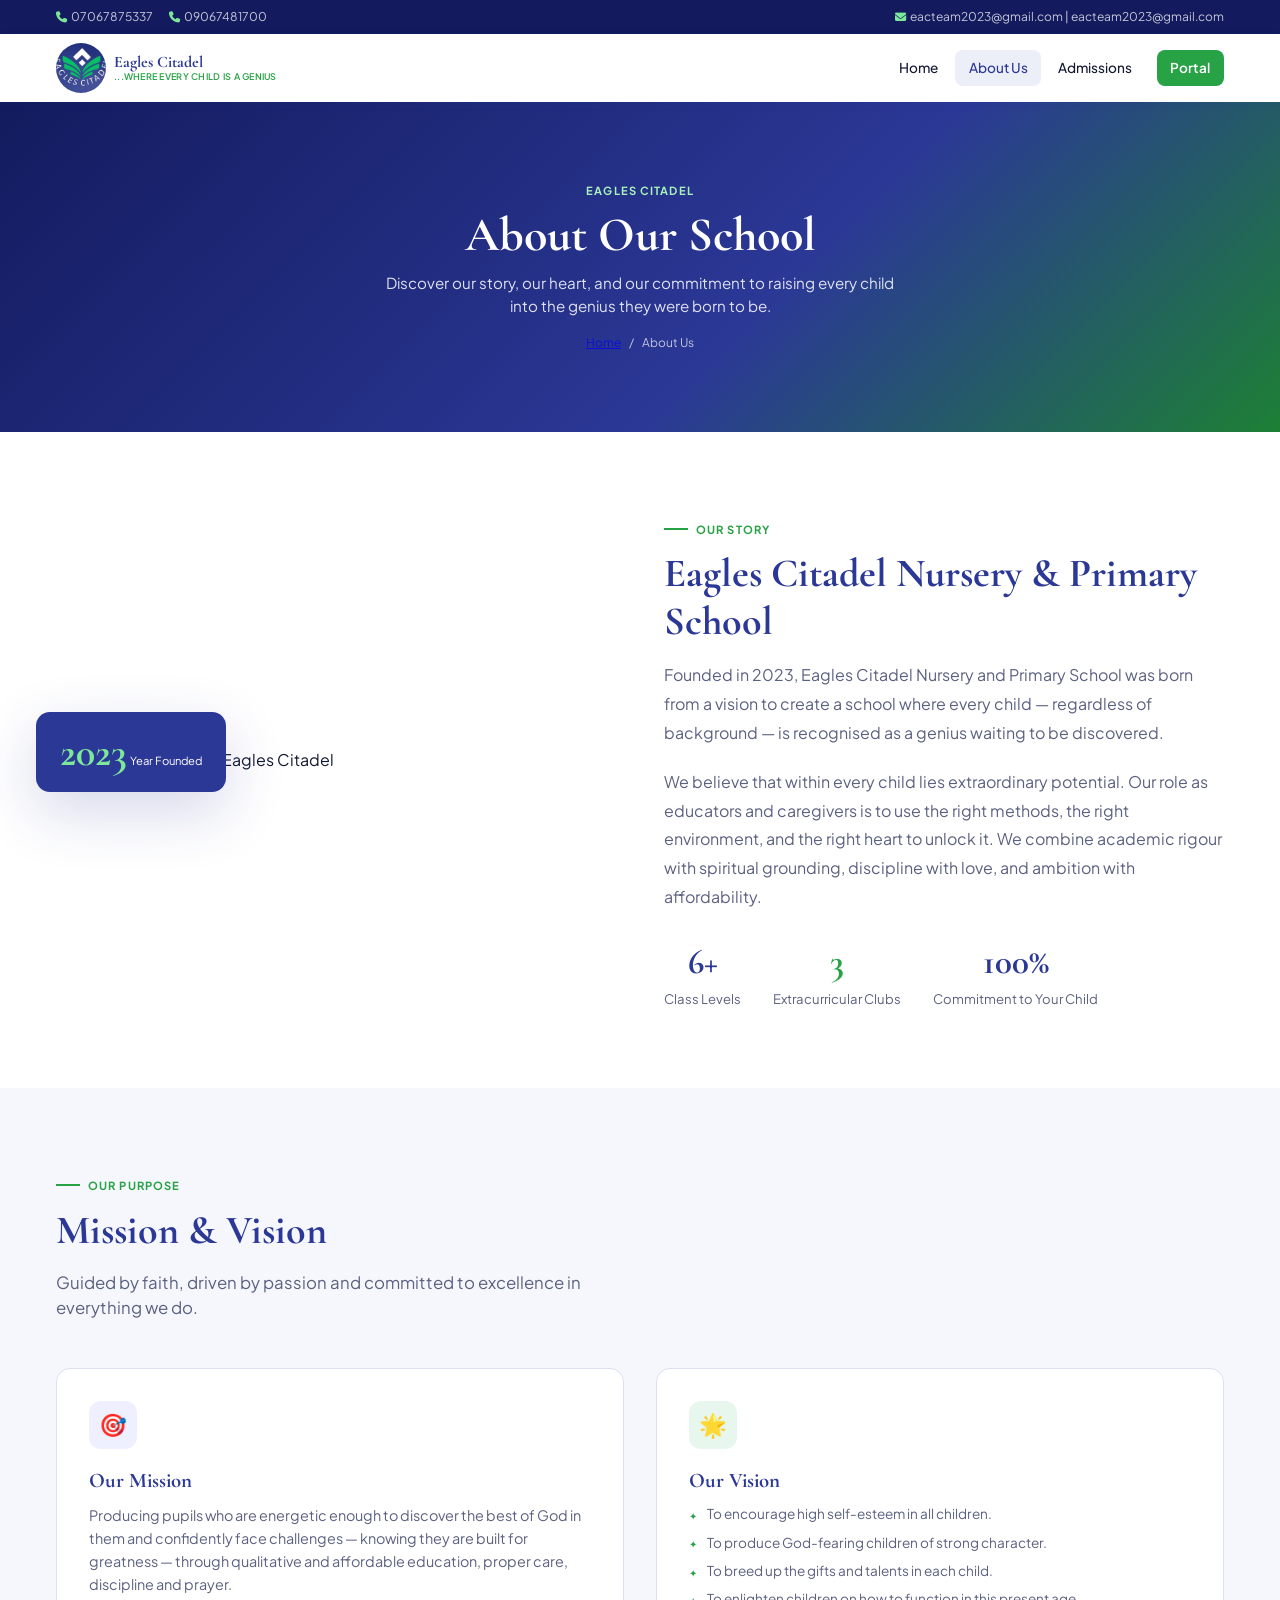
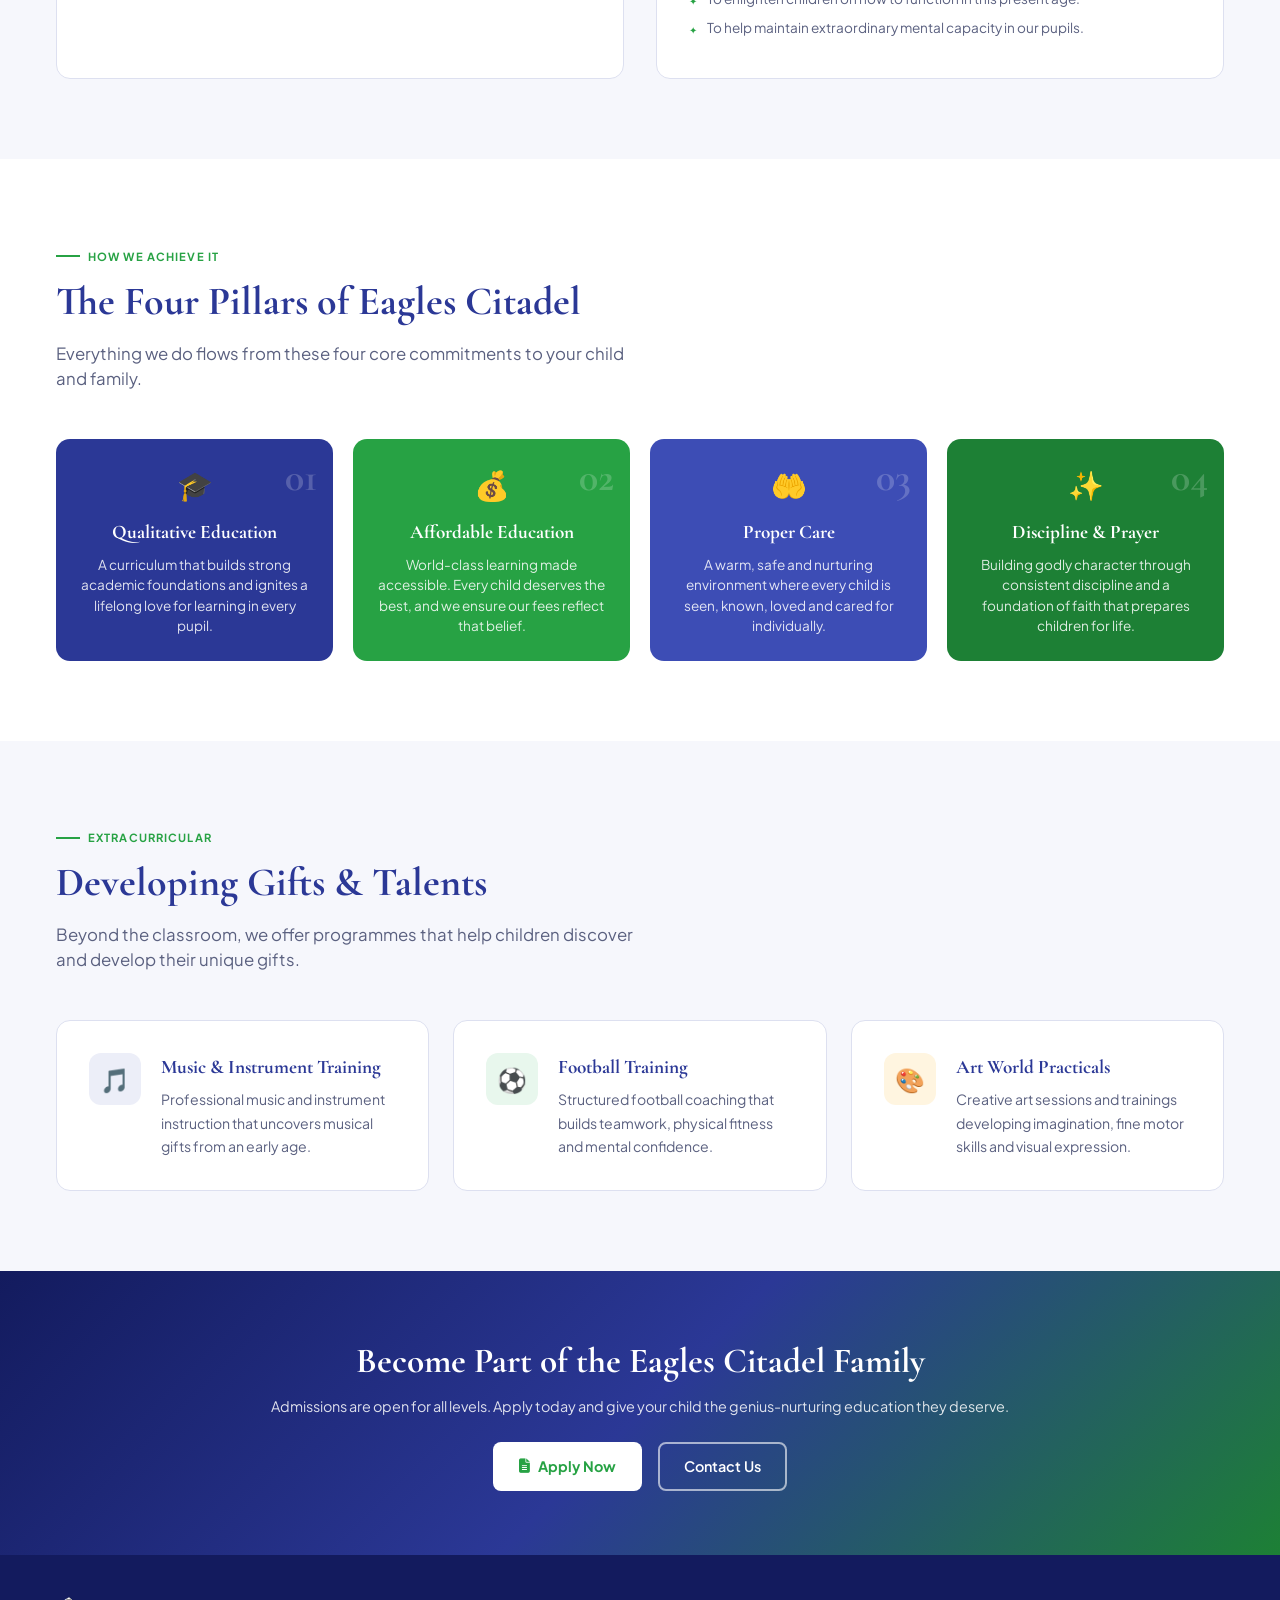
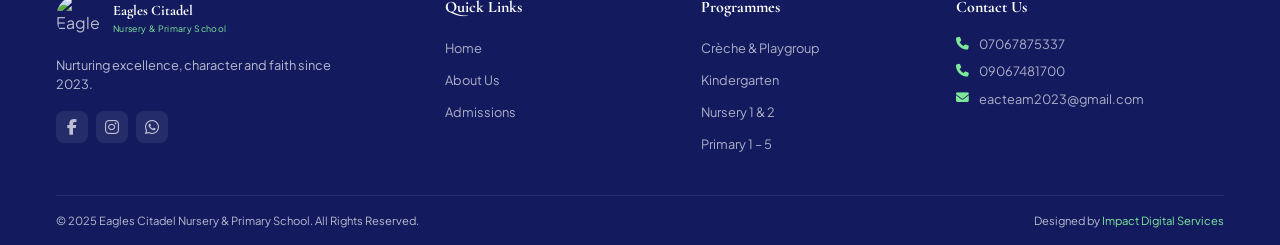
==== commit 0ab3a26d: "single css used" ====
--- a/about.html
+++ b/about.html
@@ -15,779 +15,7 @@
         href="https://fonts.googleapis.com/css2?family=Cormorant+Garamond:wght@400;600;700;800&family=Plus+Jakarta+Sans:wght@300;400;500;600;700&display=swap"
         rel="stylesheet">
     <link rel="stylesheet" href="https://cdnjs.cloudflare.com/ajax/libs/font-awesome/6.4.0/css/all.min.css">
-    <style>
-        :root {
-            --indigo: #2B3896;
-            --indigo-dark: #1E2A78;
-            --indigo-deep: #131B5E;
-            --indigo-light: #3D4DB5;
-            --green: #27A244;
-            --green-dark: #1D8035;
-            --green-light: #E8F7ED;
-            --white: #ffffff;
-            --off-white: #F6F7FC;
-            --light-gray: #ECEEF8;
-            --text: #121930;
-            --text-muted: #5B6180;
-            --border: #DDE0F0;
-            --shadow-sm: 0 2px 8px rgba(43, 56, 150, 0.08);
-            --shadow-md: 0 8px 32px rgba(43, 56, 150, 0.14);
-            --shadow-lg: 0 20px 60px rgba(43, 56, 150, 0.2);
-            --transition: all 0.3s cubic-bezier(0.4, 0, 0.2, 1);
-            --radius: 14px;
-            --container-padding: 1.25rem;
-        }
-
-        *,
-        *::before,
-        *::after {
-            margin: 0;
-            padding: 0;
-            box-sizing: border-box;
-        }
-
-        html {
-            scroll-behavior: smooth;
-        }
-
-        body {
-            font-family: 'Plus Jakarta Sans', sans-serif;
-            color: var(--text);
-            background: var(--white);
-            overflow-x: hidden;
-            line-height: 1.6;
-            -webkit-font-smoothing: antialiased;
-        }
-
-        .topbar {
-            background: var(--indigo-deep);
-            color: rgba(255, 255, 255, 0.75);
-            font-size: 0.78rem;
-            padding: 0.5rem 0;
-        }
-
-        .topbar-inner {
-            max-width: 1200px;
-            margin: 0 auto;
-            padding: 0 var(--container-padding);
-            display: flex;
-            justify-content: space-between;
-            align-items: center;
-            gap: 1rem;
-            flex-wrap: wrap;
-        }
-
-        .topbar a {
-            color: rgba(255, 255, 255, 0.75);
-            text-decoration: none;
-        }
-
-        .topbar a:hover {
-            color: #7EE89A;
-        }
-
-        .topbar-left,
-        .topbar-right {
-            display: flex;
-            align-items: center;
-            gap: 1.25rem;
-            flex-wrap: wrap;
-        }
-
-        .topbar i {
-            color: #7EE89A;
-            margin-right: 0.3rem;
-            font-size: 0.72rem;
-        }
-
-        .header {
-            background: var(--white);
-            box-shadow: var(--shadow-sm);
-            position: sticky;
-            top: 0;
-            z-index: 1000;
-            transition: var(--transition);
-        }
-
-        .header.scrolled {
-            box-shadow: var(--shadow-md);
-        }
-
-        .nav-wrapper {
-            max-width: 1200px;
-            margin: 0 auto;
-            padding: 0 var(--container-padding);
-            display: flex;
-            justify-content: space-between;
-            align-items: center;
-            min-height: 68px;
-            gap: 1rem;
-        }
-
-        .logo {
-            display: flex;
-            align-items: center;
-            gap: 0.6rem;
-            text-decoration: none;
-            flex-shrink: 1;
-        }
-
-        .logo img {
-            height: 50px;
-            width: 50px;
-            object-fit: contain;
-            border-radius: 50%;
-        }
-
-        .logo-text {
-            display: flex;
-            flex-direction: column;
-            line-height: 1.1;
-        }
-
-        .logo-name {
-            font-family: 'Cormorant Garamond', serif;
-            font-size: 1rem;
-            font-weight: 700;
-            color: var(--indigo);
-        }
-
-        .logo-motto {
-            font-size: 0.57rem;
-            font-weight: 600;
-            color: var(--green);
-            text-transform: uppercase;
-            letter-spacing: 0.03em;
-        }
-
-        .nav {
-            display: flex;
-            align-items: center;
-            gap: 0.2rem;
-        }
-
-        .nav-link {
-            font-size: 0.88rem;
-            font-weight: 500;
-            color: var(--text);
-            text-decoration: none;
-            padding: 0.5rem 0.85rem;
-            border-radius: 7px;
-            transition: var(--transition);
-        }
-
-        .nav-link:hover {
-            color: var(--indigo);
-            background: var(--light-gray);
-        }
-
-        .nav-link.active {
-            color: var(--indigo);
-            font-weight: 600;
-        }
-
-        .nav-apply {
-            background: var(--green);
-            color: var(--white) !important;
-            padding: 0.5rem 1.2rem;
-            border-radius: 7px;
-            margin-left: 0.5rem;
-            font-weight: 600;
-        }
-
-        .nav-apply:hover {
-            background: var(--green-dark) !important;
-        }
-
-        .hamburger {
-            display: none;
-            flex-direction: column;
-            gap: 5px;
-            background: none;
-            border: none;
-            cursor: pointer;
-            padding: 0.5rem;
-        }
-
-        .hamburger span {
-            display: block;
-            width: 24px;
-            height: 2px;
-            background: var(--indigo);
-            border-radius: 2px;
-            transition: var(--transition);
-        }
-
-        .hamburger.open span:nth-child(1) {
-            transform: translateY(7px) rotate(45deg);
-        }
-
-        .hamburger.open span:nth-child(2) {
-            opacity: 0;
-        }
-
-        .hamburger.open span:nth-child(3) {
-            transform: translateY(-7px) rotate(-45deg);
-        }
-
-        /* PAGE BANNER */
-        .page-banner {
-            background: linear-gradient(135deg, var(--indigo-deep) 0%, var(--indigo) 60%, var(--green-dark) 100%);
-            padding: 5rem 0 4rem;
-            text-align: center;
-            color: var(--white);
-            position: relative;
-            overflow: hidden;
-        }
-
-        .page-banner::before {
-            content: '';
-            position: absolute;
-            top: -60px;
-            right: -60px;
-            width: 300px;
-            height: 300px;
-            border-radius: 50%;
-            background: rgba(255, 255, 255, 0.04);
-        }
-
-        .page-banner::after {
-            content: '';
-            position: absolute;
-            bottom: -80px;
-            left: -80px;
-            width: 350px;
-            height: 350px;
-            border-radius: 50%;
-            background: rgba(39, 162, 68, 0.12);
-        }
-
-        .page-banner-content {
-            position: relative;
-            z-index: 1;
-        }
-
-        .page-banner-label {
-            font-size: 0.75rem;
-            font-weight: 700;
-            letter-spacing: 0.14em;
-            text-transform: uppercase;
-            color: #A8F0BB;
-            margin-bottom: 0.75rem;
-        }
-
-        .page-banner h1 {
-            font-family: 'Cormorant Garamond', serif;
-            font-size: clamp(2.2rem, 5vw, 3.5rem);
-            font-weight: 800;
-            line-height: 1.1;
-            margin-bottom: 1rem;
-        }
-
-        .page-banner p {
-            font-size: 1.05rem;
-            opacity: 0.85;
-            max-width: 520px;
-            margin: 0 auto;
-        }
-
-        .breadcrumb {
-            display: flex;
-            align-items: center;
-            gap: 0.5rem;
-            justify-content: center;
-            font-size: 0.82rem;
-            margin-top: 1.25rem;
-            opacity: 0.7;
-        }
-
-        .breadcrumb a {
-            color: rgba(255, 255, 255, 0.8);
-            text-decoration: none;
-        }
-
-        .breadcrumb a:hover {
-            color: #7EE89A;
-        }
-
-        .breadcrumb span {
-            opacity: 0.5;
-        }
-
-        .section {
-            padding: 5rem 0;
-        }
-
-        .section-alt {
-            background: var(--off-white);
-        }
-
-        .container {
-            max-width: 1200px;
-            margin: 0 auto;
-            padding: 0 var(--container-padding);
-        }
-
-        .section-label {
-            display: inline-flex;
-            align-items: center;
-            gap: 0.5rem;
-            font-size: 0.73rem;
-            font-weight: 700;
-            letter-spacing: 0.14em;
-            text-transform: uppercase;
-            color: var(--green);
-            margin-bottom: 0.75rem;
-        }
-
-        .section-label::before {
-            content: '';
-            display: block;
-            width: 20px;
-            height: 2px;
-            background: var(--green);
-        }
-
-        .section-title {
-            font-family: 'Cormorant Garamond', serif;
-            font-size: clamp(1.9rem, 4vw, 2.9rem);
-            font-weight: 700;
-            color: var(--indigo);
-            line-height: 1.12;
-            margin-bottom: 1rem;
-        }
-
-        .section-subtitle {
-            font-size: 1.05rem;
-            color: var(--text-muted);
-            max-width: 580px;
-            margin-bottom: 3rem;
-        }
-
-        /* ABOUT INTRO */
-        .about-intro {
-            display: grid;
-            grid-template-columns: 1fr 1fr;
-            gap: 4rem;
-            align-items: center;
-        }
-
-        .about-img-wrap {
-            position: relative;
-        }
-
-        .about-img-wrap img {
-            width: 100%;
-            height: 480px;
-            object-fit: cover;
-            border-radius: var(--radius);
-            display: block;
-        }
-
-        .about-img-badge {
-            position: absolute;
-            bottom: -20px;
-            left: -20px;
-            background: var(--indigo);
-            color: var(--white);
-            border-radius: var(--radius);
-            padding: 1.25rem 1.5rem;
-            box-shadow: var(--shadow-lg);
-        }
-
-        .about-img-badge .badge-num {
-            font-family: 'Cormorant Garamond', serif;
-            font-size: 2.5rem;
-            font-weight: 800;
-            color: #7EE89A;
-            display: block;
-            line-height: 1;
-        }
-
-        .about-img-badge .badge-text {
-            font-size: 0.8rem;
-            opacity: 0.8;
-        }
-
-        /* MISSION/VISION CARDS */
-        .mv-grid {
-            display: grid;
-            grid-template-columns: 1fr 1fr;
-            gap: 2rem;
-        }
-
-        .mv-card {
-            background: var(--white);
-            border-radius: var(--radius);
-            padding: 2.25rem 2rem;
-            border: 1px solid var(--border);
-            transition: var(--transition);
-        }
-
-        .mv-card:hover {
-            box-shadow: var(--shadow-md);
-            transform: translateY(-3px);
-        }
-
-        .mv-icon-wrap {
-            width: 56px;
-            height: 56px;
-            border-radius: 14px;
-            background: var(--light-gray);
-            display: flex;
-            align-items: center;
-            justify-content: center;
-            font-size: 1.6rem;
-            margin-bottom: 1.25rem;
-        }
-
-        .mv-title {
-            font-family: 'Cormorant Garamond', serif;
-            font-size: 1.5rem;
-            font-weight: 700;
-            color: var(--indigo);
-            margin-bottom: 0.75rem;
-        }
-
-        .mv-text {
-            font-size: 0.92rem;
-            color: var(--text-muted);
-            line-height: 1.75;
-        }
-
-        .mv-list {
-            list-style: none;
-            padding: 0;
-        }
-
-        .mv-list li {
-            display: flex;
-            align-items: flex-start;
-            gap: 0.65rem;
-            font-size: 0.9rem;
-            color: var(--text-muted);
-            line-height: 1.65;
-            margin-bottom: 0.6rem;
-        }
-
-        .mv-list li::before {
-            content: '✦';
-            color: var(--green);
-            font-size: 0.6rem;
-            margin-top: 0.38rem;
-            flex-shrink: 0;
-        }
-
-        /* PILLARS */
-        .pillars-grid {
-            display: grid;
-            grid-template-columns: repeat(auto-fit, minmax(220px, 1fr));
-            gap: 1.5rem;
-        }
-
-        .pillar-card {
-            border-radius: var(--radius);
-            padding: 2rem 1.75rem;
-            text-align: center;
-            transition: var(--transition);
-            position: relative;
-            overflow: hidden;
-        }
-
-        .pillar-card:hover {
-            transform: translateY(-5px);
-            box-shadow: var(--shadow-lg);
-        }
-
-        .pillar-num {
-            font-family: 'Cormorant Garamond', serif;
-            font-size: 3.5rem;
-            font-weight: 800;
-            opacity: 0.15;
-            position: absolute;
-            top: 0.5rem;
-            right: 1rem;
-            line-height: 1;
-        }
-
-        .pillar-icon {
-            font-size: 2rem;
-            margin-bottom: 1rem;
-            position: relative;
-            z-index: 1;
-        }
-
-        .pillar-title {
-            font-family: 'Cormorant Garamond', serif;
-            font-size: 1.3rem;
-            font-weight: 700;
-            margin-bottom: 0.5rem;
-            position: relative;
-            z-index: 1;
-        }
-
-        .pillar-text {
-            font-size: 0.88rem;
-            opacity: 0.82;
-            line-height: 1.6;
-            position: relative;
-            z-index: 1;
-        }
-
-        /* CTA BANNER */
-        .cta-banner {
-            background: linear-gradient(135deg, var(--indigo-deep) 0%, var(--indigo) 50%, var(--green-dark) 100%);
-            padding: 4rem 0;
-            text-align: center;
-            color: var(--white);
-        }
-
-        .cta-banner h2 {
-            font-family: 'Cormorant Garamond', serif;
-            font-size: clamp(1.8rem, 4vw, 2.6rem);
-            font-weight: 700;
-            margin-bottom: 0.75rem;
-        }
-
-        .cta-banner p {
-            font-size: 1.05rem;
-            opacity: 0.85;
-            margin-bottom: 2rem;
-            max-width: 520px;
-            margin-left: auto;
-            margin-right: auto;
-        }
-
-        .btn {
-            display: inline-flex;
-            align-items: center;
-            gap: 0.5rem;
-            padding: 0.85rem 1.8rem;
-            border-radius: 8px;
-            font-family: 'Plus Jakarta Sans', sans-serif;
-            font-weight: 600;
-            font-size: 0.95rem;
-            text-decoration: none;
-            transition: var(--transition);
-            cursor: pointer;
-            border: 2px solid transparent;
-        }
-
-        .btn-green {
-            background: var(--green);
-            color: var(--white);
-        }
-
-        .btn-green:hover {
-            background: var(--green-dark);
-            transform: translateY(-2px);
-        }
-
-        .btn-outline-white {
-            background: transparent;
-            color: var(--white);
-            border-color: rgba(255, 255, 255, 0.6);
-        }
-
-        .btn-outline-white:hover {
-            background: rgba(255, 255, 255, 0.12);
-            border-color: var(--white);
-        }
-
-        /* FOOTER */
-        .footer {
-            background: var(--indigo-deep);
-            color: rgba(255, 255, 255, 0.7);
-            padding: 4rem 0 0;
-        }
-
-        .footer-grid {
-            display: grid;
-            grid-template-columns: 1.6fr 1fr 1fr 1.2fr;
-            gap: 2.5rem;
-            padding-bottom: 3rem;
-        }
-
-        .footer-logo-wrap {
-            display: flex;
-            align-items: center;
-            gap: 0.75rem;
-            margin-bottom: 1rem;
-        }
-
-        .footer-logo-wrap img {
-            height: 48px;
-            width: 48px;
-            object-fit: contain;
-            border-radius: 50%;
-        }
-
-        .footer-logo-name {
-            font-family: 'Cormorant Garamond', serif;
-            font-size: 1rem;
-            font-weight: 700;
-            color: var(--white);
-            line-height: 1.2;
-        }
-
-        .footer-motto-txt {
-            font-size: 0.6rem;
-            color: #7EE89A;
-            letter-spacing: 0.04em;
-        }
-
-        .footer-desc {
-            font-size: 0.88rem;
-            line-height: 1.65;
-            margin-bottom: 1.5rem;
-            max-width: 280px;
-        }
-
-        .footer-social {
-            display: flex;
-            gap: 0.6rem;
-        }
-
-        .footer-social-link {
-            width: 36px;
-            height: 36px;
-            border-radius: 8px;
-            background: rgba(255, 255, 255, 0.08);
-            color: rgba(255, 255, 255, 0.7);
-            display: flex;
-            align-items: center;
-            justify-content: center;
-            text-decoration: none;
-            font-size: 0.9rem;
-            transition: var(--transition);
-        }
-
-        .footer-social-link:hover {
-            background: var(--green);
-            color: var(--white);
-        }
-
-        .footer-heading {
-            font-family: 'Cormorant Garamond', serif;
-            font-size: 1.05rem;
-            font-weight: 700;
-            color: var(--white);
-            margin-bottom: 1.25rem;
-        }
-
-        .footer-links {
-            list-style: none;
-        }
-
-        .footer-links li {
-            margin-bottom: 0.6rem;
-        }
-
-        .footer-links a {
-            color: rgba(255, 255, 255, 0.65);
-            text-decoration: none;
-            font-size: 0.88rem;
-            transition: var(--transition);
-        }
-
-        .footer-links a:hover {
-            color: #7EE89A;
-        }
-
-        .footer-contact li {
-            display: flex;
-            gap: 0.6rem;
-            font-size: 0.85rem;
-            margin-bottom: 0.65rem;
-            align-items: flex-start;
-        }
-
-        .footer-contact i {
-            color: #7EE89A;
-            margin-top: 0.2rem;
-        }
-
-        .footer-bottom {
-            border-top: 1px solid rgba(255, 255, 255, 0.08);
-            padding: 1.25rem 0;
-            display: flex;
-            justify-content: space-between;
-            align-items: center;
-            flex-wrap: wrap;
-            gap: 0.5rem;
-            font-size: 0.8rem;
-        }
-
-        .footer-bottom a {
-            color: #7EE89A;
-            text-decoration: none;
-        }
-
-        .reveal {
-            opacity: 0;
-            transform: translateY(28px);
-            transition: opacity 0.7s ease, transform 0.7s ease;
-        }
-
-        .reveal.visible {
-            opacity: 1;
-            transform: translateY(0);
-        }
-
-        @media (max-width: 768px) {
-            .hamburger {
-                display: flex;
-            }
-
-            .nav {
-                display: none;
-                position: absolute;
-                top: 68px;
-                left: 0;
-                right: 0;
-                background: var(--white);
-                flex-direction: column;
-                padding: 1rem 1.5rem 1.5rem;
-                box-shadow: var(--shadow-md);
-                border-top: 1px solid var(--border);
-                gap: 0.25rem;
-            }
-
-            .nav.open {
-                display: flex;
-            }
-
-            .nav-apply {
-                margin-left: 0;
-                text-align: center;
-            }
-
-            .about-intro {
-                grid-template-columns: 1fr;
-                gap: 2.5rem;
-            }
-
-            .about-img-wrap img {
-                height: 280px;
-            }
-
-            .about-img-badge {
-                left: 0;
-            }
-
-            .mv-grid {
-                grid-template-columns: 1fr;
-            }
-
-            .footer-grid {
-                grid-template-columns: 1fr 1fr;
-            }
-
-            .topbar-right {
-                display: none;
-            }
-        }
-    </style>
+    <link rel="stylesheet" href="style.css">
 </head>
 
 <body>
--- a/style.css
+++ b/style.css
@@ -0,0 +1,1598 @@
+/* ========== GLOBAL STYLES & VARIABLES ========== */
+:root {
+    --indigo: #2B3896;
+    --indigo-dark: #1E2A78;
+    --indigo-deep: #131B5E;
+    --indigo-light: #3D4DB5;
+    --green: #27A244;
+    --green-dark: #1D8035;
+    --green-light: #E8F7ED;
+    --white: #ffffff;
+    --off-white: #F6F7FC;
+    --light-gray: #ECEEF8;
+    --text: #121930;
+    --text-muted: #5B6180;
+    --border: #DDE0F0;
+    --shadow-sm: 0 2px 8px rgba(43, 56, 150, 0.08);
+    --shadow-md: 0 8px 32px rgba(43, 56, 150, 0.14);
+    --shadow-lg: 0 20px 60px rgba(43, 56, 150, 0.2);
+    --transition: all 0.3s cubic-bezier(0.4, 0, 0.2, 1);
+    --radius: 14px;
+    --container-padding: 1rem;
+    --header-height: 68px;
+}
+
+*,
+*::before,
+*::after {
+    margin: 0;
+    padding: 0;
+    box-sizing: border-box;
+}
+
+html {
+    scroll-behavior: smooth;
+    -webkit-text-size-adjust: 100%;
+}
+
+body {
+    font-family: 'Plus Jakarta Sans', sans-serif;
+    color: var(--text);
+    background: var(--white);
+    overflow-x: hidden;
+    line-height: 1.5;
+    -webkit-font-smoothing: antialiased;
+}
+
+/* ========== TYPOGRAPHY ========== */
+h1,
+h2,
+h3,
+h4,
+.logo-name,
+.mv-title,
+.section-title {
+    font-family: 'Cormorant Garamond', serif;
+    font-weight: 700;
+}
+
+/* ========== LAYOUT & CONTAINERS ========== */
+.container {
+    max-width: 1200px;
+    margin: 0 auto;
+    padding: 0 var(--container-padding);
+    width: 100%;
+}
+
+.section {
+    padding: 3rem 0;
+}
+
+.section-alt {
+    background: var(--off-white);
+}
+
+/* Responsive section padding */
+@media (min-width: 768px) {
+    .section {
+        padding: 5rem 0;
+    }
+}
+
+.section-label {
+    display: inline-flex;
+    align-items: center;
+    gap: 0.5rem;
+    font-size: 0.7rem;
+    font-weight: 700;
+    letter-spacing: 0.1em;
+    text-transform: uppercase;
+    color: var(--green);
+    margin-bottom: 0.75rem;
+}
+
+.section-label::before {
+    content: '';
+    width: 24px;
+    height: 2px;
+    background: var(--green);
+}
+
+.section-title {
+    font-size: 1.8rem;
+    line-height: 1.2;
+    color: var(--indigo);
+    margin-bottom: 1rem;
+}
+
+.section-subtitle {
+    font-size: 1rem;
+    color: var(--text-muted);
+    margin-bottom: 2rem;
+    max-width: 580px;
+}
+
+@media (min-width: 768px) {
+    .section-title {
+        font-size: 2.5rem;
+    }
+
+    .section-subtitle {
+        font-size: 1.05rem;
+        margin-bottom: 3rem;
+    }
+}
+
+/* ========== TOP BAR ========== */
+.topbar {
+    background: var(--indigo-deep);
+    color: rgba(255, 255, 255, 0.75);
+    font-size: 0.7rem;
+    padding: 0.5rem 0;
+    display: none;
+}
+
+.topbar-inner {
+    max-width: 1200px;
+    margin: 0 auto;
+    padding: 0 var(--container-padding);
+    display: flex;
+    justify-content: space-between;
+    align-items: center;
+    flex-wrap: wrap;
+    gap: 0.5rem;
+}
+
+.topbar-left,
+.topbar-right {
+    display: flex;
+    align-items: center;
+    gap: 1rem;
+    flex-wrap: wrap;
+}
+
+.topbar a {
+    color: rgba(255, 255, 255, 0.75);
+    text-decoration: none;
+}
+
+.topbar i {
+    color: #7EE89A;
+    margin-right: 0.25rem;
+    font-size: 0.65rem;
+}
+
+/* Show topbar on larger screens */
+@media (min-width: 768px) {
+    .topbar {
+        display: block;
+        font-size: 0.75rem;
+    }
+
+    .topbar i {
+        font-size: 0.7rem;
+    }
+}
+
+/* ========== HEADER & NAVIGATION ========== */
+.header {
+    background: var(--white);
+    box-shadow: var(--shadow-sm);
+    position: sticky;
+    top: 0;
+    z-index: 1000;
+    transition: var(--transition);
+}
+
+.header.scrolled {
+    box-shadow: var(--shadow-md);
+}
+
+.nav-wrapper {
+    max-width: 1200px;
+    margin: 0 auto;
+    padding: 0 var(--container-padding);
+    display: flex;
+    justify-content: space-between;
+    align-items: center;
+    min-height: var(--header-height);
+    gap: 1rem;
+}
+
+.logo {
+    display: flex;
+    align-items: center;
+    gap: 0.5rem;
+    text-decoration: none;
+    flex-shrink: 0;
+}
+
+.logo img {
+    height: 40px;
+    width: 40px;
+    object-fit: cover;
+    border-radius: 50%;
+}
+
+.logo-text {
+    display: flex;
+    flex-direction: column;
+    line-height: 1.1;
+}
+
+.logo-name {
+    font-size: 0.85rem;
+    font-weight: 800;
+    color: var(--indigo);
+}
+
+.logo-motto {
+    font-size: 0.5rem;
+    font-weight: 600;
+    color: var(--green);
+    text-transform: uppercase;
+    letter-spacing: 0.03em;
+}
+
+@media (min-width: 480px) {
+    .logo img {
+        height: 50px;
+        width: 50px;
+    }
+
+    .logo-name {
+        font-size: 1rem;
+    }
+
+    .logo-motto {
+        font-size: 0.57rem;
+    }
+}
+
+/* Mobile Navigation */
+.hamburger {
+    display: flex;
+    flex-direction: column;
+    gap: 5px;
+    background: none;
+    border: none;
+    cursor: pointer;
+    padding: 0.5rem;
+    z-index: 1001;
+}
+
+.hamburger span {
+    display: block;
+    width: 24px;
+    height: 2px;
+    background: var(--indigo);
+    border-radius: 2px;
+    transition: var(--transition);
+}
+
+.hamburger.open span:nth-child(1) {
+    transform: translateY(7px) rotate(45deg);
+}
+
+.hamburger.open span:nth-child(2) {
+    opacity: 0;
+}
+
+.hamburger.open span:nth-child(3) {
+    transform: translateY(-7px) rotate(-45deg);
+}
+
+.nav {
+    display: none;
+    position: absolute;
+    top: var(--header-height);
+    left: 0;
+    right: 0;
+    background: var(--white);
+    flex-direction: column;
+    padding: 1rem;
+    box-shadow: var(--shadow-md);
+    border-top: 1px solid var(--border);
+    gap: 0.25rem;
+    z-index: 999;
+}
+
+.nav.open {
+    display: flex;
+}
+
+.nav-link {
+    font-size: 0.9rem;
+    font-weight: 500;
+    color: var(--text);
+    text-decoration: none;
+    padding: 0.75rem;
+    border-radius: 8px;
+    transition: var(--transition);
+    text-align: center;
+}
+
+.nav-link:hover,
+.nav-link.active {
+    color: var(--indigo);
+    background: var(--light-gray);
+}
+
+.nav-apply {
+    background: var(--green);
+    color: var(--white) !important;
+    margin-top: 0.5rem;
+    font-weight: 600;
+}
+
+.nav-apply:hover {
+    background: var(--green-dark) !important;
+}
+
+/* Desktop Navigation */
+@media (min-width: 768px) {
+    .hamburger {
+        display: none;
+    }
+
+    .nav {
+        display: flex;
+        position: static;
+        flex-direction: row;
+        padding: 0;
+        box-shadow: none;
+        border: none;
+        gap: 0.2rem;
+    }
+
+    .nav-link {
+        padding: 0.5rem 0.85rem;
+        font-size: 0.85rem;
+    }
+
+    .nav-apply {
+        margin-top: 0;
+        margin-left: 0.5rem;
+    }
+}
+
+/* ========== BUTTONS ========== */
+.btn {
+    display: inline-flex;
+    align-items: center;
+    justify-content: center;
+    gap: 0.5rem;
+    padding: 0.75rem 1.5rem;
+    border-radius: 8px;
+    font-weight: 600;
+    font-size: 0.9rem;
+    text-decoration: none;
+    transition: var(--transition);
+    cursor: pointer;
+    border: 2px solid transparent;
+    text-align: center;
+}
+
+.btn-green {
+    background: var(--green);
+    color: var(--white);
+}
+
+.btn-green:hover {
+    background: var(--green-dark);
+    transform: translateY(-2px);
+}
+
+.btn-outline-white {
+    background: transparent;
+    color: var(--white);
+    border-color: rgba(255, 255, 255, 0.6);
+}
+
+.btn-outline-white:hover {
+    background: rgba(255, 255, 255, 0.12);
+    border-color: var(--white);
+}
+
+.btn-indigo {
+    background: var(--indigo);
+    color: var(--white);
+}
+
+.btn-indigo:hover {
+    background: var(--indigo-dark);
+}
+
+/* ========== PAGE BANNER ========== */
+.page-banner {
+    background: linear-gradient(135deg, var(--indigo-deep) 0%, var(--indigo) 60%, var(--green-dark) 100%);
+    padding: 3rem 0;
+    text-align: center;
+    color: var(--white);
+    position: relative;
+    overflow: hidden;
+}
+
+.page-banner-content {
+    position: relative;
+    z-index: 1;
+}
+
+.page-banner-label {
+    font-size: 0.7rem;
+    font-weight: 700;
+    letter-spacing: 0.1em;
+    text-transform: uppercase;
+    color: #A8F0BB;
+    margin-bottom: 0.5rem;
+}
+
+.page-banner h1 {
+    font-family: 'Cormorant Garamond', serif;
+    font-size: 2rem;
+    font-weight: 800;
+    line-height: 1.2;
+    margin-bottom: 0.5rem;
+}
+
+.page-banner p {
+    font-size: 0.95rem;
+    opacity: 0.85;
+    max-width: 520px;
+    margin: 0 auto;
+}
+
+.breadcrumb {
+    display: flex;
+    align-items: center;
+    gap: 0.5rem;
+    justify-content: center;
+    font-size: 0.75rem;
+    margin-top: 1rem;
+    opacity: 0.7;
+}
+
+@media (min-width: 768px) {
+    .page-banner {
+        padding: 5rem 0;
+    }
+
+    .page-banner h1 {
+        font-size: 3rem;
+    }
+}
+
+/* ========== ABOUT INTRO ========== */
+.about-intro {
+    display: flex;
+    flex-direction: column;
+    gap: 2rem;
+}
+
+.about-img-wrap {
+    position: relative;
+    width: 100%;
+}
+
+.about-img-wrap img {
+    width: 100%;
+    height: auto;
+    max-height: 320px;
+    object-fit: cover;
+    border-radius: var(--radius);
+}
+
+.about-img-badge {
+    position: absolute;
+    bottom: -15px;
+    left: 15px;
+    background: var(--indigo);
+    color: var(--white);
+    border-radius: var(--radius);
+    padding: 0.75rem 1.25rem;
+    box-shadow: var(--shadow-lg);
+}
+
+.about-img-badge .badge-num {
+    font-family: 'Cormorant Garamond', serif;
+    font-size: 1.8rem;
+    font-weight: 800;
+    color: #7EE89A;
+    line-height: 1;
+}
+
+.about-img-badge .badge-text {
+    font-size: 0.7rem;
+}
+
+@media (min-width: 768px) {
+    .about-intro {
+        display: grid;
+        grid-template-columns: 1fr 1fr;
+        gap: 3rem;
+        align-items: center;
+    }
+
+    .about-img-wrap img {
+        height: 400px;
+        max-height: none;
+    }
+
+    .about-img-badge {
+        bottom: -20px;
+        left: -20px;
+        padding: 1.25rem 1.5rem;
+    }
+
+    .about-img-badge .badge-num {
+        font-size: 2.5rem;
+    }
+}
+
+/* ========== MISSION VISION GRID ========== */
+.mv-grid {
+    display: flex;
+    flex-direction: column;
+    gap: 1.5rem;
+}
+
+.mv-card {
+    background: var(--white);
+    border-radius: var(--radius);
+    padding: 1.5rem;
+    border: 1px solid var(--border);
+    transition: var(--transition);
+}
+
+.mv-icon-wrap {
+    width: 48px;
+    height: 48px;
+    border-radius: 12px;
+    background: var(--light-gray);
+    display: flex;
+    align-items: center;
+    justify-content: center;
+    font-size: 1.4rem;
+    margin-bottom: 1rem;
+}
+
+.mv-title {
+    font-size: 1.3rem;
+    margin-bottom: 0.5rem;
+    color: var(--indigo);
+}
+
+.mv-text {
+    font-size: 0.9rem;
+    color: var(--text-muted);
+    line-height: 1.6;
+}
+
+.mv-list {
+    list-style: none;
+    padding: 0;
+}
+
+.mv-list li {
+    display: flex;
+    align-items: flex-start;
+    gap: 0.6rem;
+    font-size: 0.85rem;
+    color: var(--text-muted);
+    margin-bottom: 0.5rem;
+}
+
+.mv-list li::before {
+    content: '✦';
+    color: var(--green);
+    font-size: 0.6rem;
+    margin-top: 0.3rem;
+    flex-shrink: 0;
+}
+
+@media (min-width: 768px) {
+    .mv-grid {
+        display: grid;
+        grid-template-columns: 1fr 1fr;
+        gap: 2rem;
+    }
+
+    .mv-card {
+        padding: 2rem;
+    }
+}
+
+/* ========== PILLARS GRID ========== */
+.pillars-grid {
+    display: grid;
+    grid-template-columns: 1fr;
+    gap: 1rem;
+}
+
+.pillar-card {
+    border-radius: var(--radius);
+    padding: 1.5rem;
+    text-align: center;
+    transition: var(--transition);
+    position: relative;
+    overflow: hidden;
+}
+
+.pillar-num {
+    font-family: 'Cormorant Garamond', serif;
+    font-size: 2.5rem;
+    font-weight: 800;
+    opacity: 0.2;
+    position: absolute;
+    top: 0.5rem;
+    right: 1rem;
+}
+
+.pillar-icon {
+    font-size: 1.8rem;
+    margin-bottom: 0.75rem;
+}
+
+.pillar-title {
+    font-size: 1.2rem;
+    margin-bottom: 0.5rem;
+}
+
+.pillar-text {
+    font-size: 0.85rem;
+    opacity: 0.85;
+    line-height: 1.5;
+}
+
+@media (min-width: 640px) {
+    .pillars-grid {
+        grid-template-columns: repeat(2, 1fr);
+        gap: 1.25rem;
+    }
+}
+
+@media (min-width: 1024px) {
+    .pillars-grid {
+        grid-template-columns: repeat(4, 1fr);
+    }
+}
+
+/* ========== EXTRACURRICULAR CARDS ========== */
+.extra-grid {
+    display: grid;
+    grid-template-columns: 1fr;
+    gap: 1rem;
+}
+
+.extra-card {
+    background: var(--indigo);
+    color: var(--white);
+    border-radius: var(--radius);
+    padding: 1.5rem;
+    transition: var(--transition);
+}
+
+.extra-card:nth-child(2) {
+    background: var(--green-dark);
+}
+
+.extra-card:nth-child(3) {
+    background: var(--indigo-light);
+}
+
+.extra-icon {
+    font-size: 2rem;
+    margin-bottom: 0.75rem;
+}
+
+.extra-title {
+    font-size: 1.2rem;
+    margin-bottom: 0.5rem;
+}
+
+.extra-text {
+    font-size: 0.85rem;
+    opacity: 0.85;
+    line-height: 1.5;
+}
+
+@media (min-width: 640px) {
+    .extra-grid {
+        grid-template-columns: repeat(2, 1fr);
+    }
+}
+
+@media (min-width: 1024px) {
+    .extra-grid {
+        grid-template-columns: repeat(3, 1fr);
+    }
+}
+
+/* ========== GALLERY ========== */
+.gallery-grid {
+    display: grid;
+    grid-template-columns: repeat(2, 1fr);
+    gap: 0.75rem;
+}
+
+.gallery-item {
+    position: relative;
+    overflow: hidden;
+    border-radius: var(--radius);
+    aspect-ratio: 4 / 3;
+}
+
+.gallery-item:first-child {
+    grid-column: span 2;
+    aspect-ratio: 16 / 9;
+}
+
+.gallery-item img {
+    width: 100%;
+    height: 100%;
+    object-fit: cover;
+    transition: transform 0.3s ease;
+}
+
+.gallery-item:hover img {
+    transform: scale(1.05);
+}
+
+.gallery-caption {
+    position: absolute;
+    bottom: 0;
+    left: 0;
+    right: 0;
+    background: linear-gradient(transparent, rgba(0, 0, 0, 0.7));
+    color: white;
+    font-size: 0.7rem;
+    padding: 0.5rem;
+    text-align: center;
+}
+
+@media (min-width: 768px) {
+    .gallery-grid {
+        grid-template-columns: 2fr 1fr 1fr;
+        grid-template-rows: 220px 220px;
+        gap: 1rem;
+    }
+
+    .gallery-item:first-child {
+        grid-row: span 2;
+        grid-column: auto;
+        aspect-ratio: auto;
+    }
+
+    .gallery-item {
+        aspect-ratio: auto;
+    }
+
+    .gallery-caption {
+        font-size: 0.75rem;
+        padding: 1rem 0.75rem 0.6rem;
+    }
+}
+
+/* ========== ADMISSIONS LEVELS ========== */
+.levels-grid {
+    display: grid;
+    grid-template-columns: 1fr;
+    gap: 1rem;
+}
+
+.level-card-inner {
+    padding: 1.5rem;
+    border-radius: var(--radius);
+    color: var(--white);
+}
+
+.level-age {
+    font-size: 0.65rem;
+    font-weight: 700;
+    letter-spacing: 0.1em;
+    text-transform: uppercase;
+    opacity: 0.8;
+    margin-bottom: 0.25rem;
+}
+
+.level-name {
+    font-family: 'Cormorant Garamond', serif;
+    font-size: 1.3rem;
+    font-weight: 700;
+    margin-bottom: 0.5rem;
+}
+
+.level-desc {
+    font-size: 0.8rem;
+    opacity: 0.85;
+    margin-bottom: 1rem;
+    line-height: 1.4;
+}
+
+.level-apply-btn {
+    display: inline-flex;
+    align-items: center;
+    gap: 0.4rem;
+    padding: 0.4rem 1rem;
+    border-radius: 6px;
+    font-size: 0.75rem;
+    font-weight: 600;
+    background: rgba(255, 255, 255, 0.2);
+    color: inherit;
+    text-decoration: none;
+}
+
+@media (min-width: 640px) {
+    .levels-grid {
+        grid-template-columns: repeat(2, 1fr);
+    }
+}
+
+@media (min-width: 1024px) {
+    .levels-grid {
+        grid-template-columns: repeat(5, 1fr);
+    }
+}
+
+/* ========== ADMISSION STEPS ========== */
+.steps-grid {
+    display: grid;
+    grid-template-columns: 1fr;
+    gap: 1rem;
+}
+
+.step-card {
+    background: var(--white);
+    border-radius: var(--radius);
+    padding: 1.5rem;
+    border: 1px solid var(--border);
+    position: relative;
+}
+
+.step-num {
+    font-family: 'Cormorant Garamond', serif;
+    font-size: 2.5rem;
+    font-weight: 800;
+    color: var(--light-gray);
+    position: absolute;
+    top: 0.5rem;
+    right: 1rem;
+}
+
+.step-icon {
+    width: 44px;
+    height: 44px;
+    border-radius: 12px;
+    background: var(--light-gray);
+    display: flex;
+    align-items: center;
+    justify-content: center;
+    font-size: 1.2rem;
+    margin-bottom: 1rem;
+    color: var(--indigo);
+}
+
+.step-title {
+    font-family: 'Cormorant Garamond', serif;
+    font-size: 1.1rem;
+    font-weight: 700;
+    color: var(--indigo);
+    margin-bottom: 0.5rem;
+}
+
+.step-text {
+    font-size: 0.85rem;
+    color: var(--text-muted);
+    line-height: 1.5;
+}
+
+@media (min-width: 640px) {
+    .steps-grid {
+        grid-template-columns: repeat(2, 1fr);
+    }
+}
+
+@media (min-width: 1024px) {
+    .steps-grid {
+        grid-template-columns: repeat(4, 1fr);
+    }
+}
+
+/* ========== ADMISSION FORM ========== */
+.form-layout {
+    display: flex;
+    flex-direction: column;
+    gap: 2rem;
+}
+
+.form-sidebar {
+    background: var(--indigo);
+    color: var(--white);
+    border-radius: var(--radius);
+    padding: 1.5rem;
+}
+
+.form-sidebar h3 {
+    font-family: 'Cormorant Garamond', serif;
+    font-size: 1.3rem;
+    margin-bottom: 1rem;
+}
+
+.sidebar-item {
+    display: flex;
+    gap: 0.75rem;
+    align-items: flex-start;
+    margin-bottom: 1rem;
+}
+
+.sidebar-icon {
+    width: 32px;
+    height: 32px;
+    border-radius: 8px;
+    background: rgba(255, 255, 255, 0.1);
+    display: flex;
+    align-items: center;
+    justify-content: center;
+    flex-shrink: 0;
+}
+
+.sidebar-text strong {
+    display: block;
+    font-size: 0.7rem;
+    opacity: 0.7;
+    text-transform: uppercase;
+    margin-bottom: 0.15rem;
+}
+
+.sidebar-text a,
+.sidebar-text span {
+    font-size: 0.85rem;
+    color: rgba(255, 255, 255, 0.9);
+    text-decoration: none;
+    display: block;
+}
+
+.sidebar-divider {
+    border: none;
+    border-top: 1px solid rgba(255, 255, 255, 0.1);
+    margin: 1rem 0;
+}
+
+.form-card {
+    background: var(--white);
+    border-radius: var(--radius);
+    padding: 1.5rem;
+    border: 1px solid var(--border);
+}
+
+.form-card h3 {
+    font-family: 'Cormorant Garamond', serif;
+    font-size: 1.3rem;
+    color: var(--indigo);
+    margin-bottom: 0.25rem;
+}
+
+.form-card p {
+    font-size: 0.85rem;
+    color: var(--text-muted);
+    margin-bottom: 1.5rem;
+}
+
+.form-section-title {
+    font-size: 0.7rem;
+    font-weight: 700;
+    letter-spacing: 0.1em;
+    text-transform: uppercase;
+    color: var(--green);
+    border-bottom: 1px solid var(--border);
+    padding-bottom: 0.5rem;
+    margin: 1.5rem 0 1rem;
+}
+
+.form-row {
+    display: flex;
+    flex-direction: column;
+    gap: 0.75rem;
+}
+
+.form-group {
+    display: flex;
+    flex-direction: column;
+    gap: 0.3rem;
+    margin-bottom: 0.75rem;
+}
+
+.form-group label {
+    font-size: 0.8rem;
+    font-weight: 600;
+}
+
+.form-group input,
+.form-group select,
+.form-group textarea {
+    padding: 0.7rem;
+    border: 1.5px solid var(--border);
+    border-radius: 8px;
+    font-size: 0.85rem;
+    font-family: inherit;
+    width: 100%;
+}
+
+.btn-submit {
+    width: 100%;
+    padding: 0.8rem;
+    background: var(--green);
+    color: var(--white);
+    border: none;
+    border-radius: 8px;
+    font-weight: 700;
+    cursor: pointer;
+    margin-top: 0.5rem;
+}
+
+@media (min-width: 768px) {
+    .form-layout {
+        display: grid;
+        grid-template-columns: 1fr 1.6fr;
+        gap: 2rem;
+    }
+
+    .form-card,
+    .form-sidebar {
+        padding: 2rem;
+    }
+
+    .form-row {
+        display: grid;
+        grid-template-columns: 1fr 1fr;
+        gap: 1rem;
+    }
+
+    .form-group.full {
+        grid-column: span 2;
+    }
+}
+
+/* ========== TWO COLUMN LAYOUT ========== */
+.two-col {
+    display: flex;
+    flex-direction: column;
+    gap: 2rem;
+}
+
+.two-col-img {
+    border-radius: var(--radius);
+    overflow: hidden;
+}
+
+.two-col-img img {
+    width: 100%;
+    height: auto;
+    display: block;
+}
+
+@media (min-width: 768px) {
+    .two-col {
+        display: grid;
+        grid-template-columns: 1fr 1fr;
+        gap: 3rem;
+        align-items: center;
+    }
+
+    .two-col-img img {
+        height: 380px;
+        object-fit: cover;
+    }
+}
+
+/* ========== CONTACT SECTION ========== */
+.contact-grid {
+    display: flex;
+    flex-direction: column;
+    gap: 2rem;
+}
+
+.contact-item {
+    display: flex;
+    align-items: flex-start;
+    gap: 1rem;
+    margin-bottom: 1rem;
+}
+
+.contact-icon {
+    width: 40px;
+    height: 40px;
+    border-radius: 10px;
+    background: var(--light-gray);
+    display: flex;
+    align-items: center;
+    justify-content: center;
+    flex-shrink: 0;
+}
+
+.contact-detail strong {
+    display: block;
+    font-size: 0.7rem;
+    text-transform: uppercase;
+    color: var(--text-muted);
+}
+
+.social-row {
+    display: flex;
+    gap: 0.75rem;
+    margin-top: 1rem;
+}
+
+.social-btn {
+    width: 40px;
+    height: 40px;
+    border-radius: 10px;
+    background: var(--indigo);
+    color: white;
+    display: flex;
+    align-items: center;
+    justify-content: center;
+    text-decoration: none;
+}
+
+.social-btn.fb {
+    background: #1877F2;
+}
+
+.social-btn.ig {
+    background: linear-gradient(45deg, #f09433, #e6683c, #dc2743, #cc2366, #bc1888);
+}
+
+@media (min-width: 768px) {
+    .contact-grid {
+        display: grid;
+        grid-template-columns: 1fr 1fr;
+        gap: 2rem;
+    }
+}
+
+/* ========== CTA BANNER ========== */
+.cta-banner {
+    background: linear-gradient(135deg, var(--indigo-deep) 0%, var(--indigo) 50%, var(--green-dark) 100%);
+    padding: 2.5rem 0;
+    text-align: center;
+    color: var(--white);
+}
+
+.cta-banner h2 {
+    font-family: 'Cormorant Garamond', serif;
+    font-size: 1.6rem;
+    margin-bottom: 0.5rem;
+}
+
+.cta-banner p {
+    font-size: 0.9rem;
+    opacity: 0.85;
+    margin-bottom: 1.5rem;
+    padding: 0 1rem;
+}
+
+@media (min-width: 768px) {
+    .cta-banner {
+        padding: 4rem 0;
+    }
+
+    .cta-banner h2 {
+        font-size: 2.2rem;
+    }
+}
+
+/* ========== FOOTER ========== */
+.footer {
+    background: var(--indigo-deep);
+    color: rgba(255, 255, 255, 0.7);
+    padding: 2.5rem 0 0;
+}
+
+.footer-grid {
+    display: grid;
+    grid-template-columns: 1fr;
+    gap: 2rem;
+    padding-bottom: 2rem;
+}
+
+.footer-logo-wrap,
+.footer-logo {
+    display: flex;
+    align-items: center;
+    gap: 0.75rem;
+    margin-bottom: 1rem;
+}
+
+.footer-logo-wrap img,
+.footer-logo img {
+    height: 45px;
+    width: 45px;
+    object-fit: cover;
+    border-radius: 50%;
+}
+
+.footer-logo-name {
+    font-family: 'Cormorant Garamond', serif;
+    font-size: 0.9rem;
+    font-weight: 700;
+    color: var(--white);
+}
+
+.footer-motto-txt,
+.footer-motto {
+    font-size: 0.55rem;
+    color: #7EE89A;
+    letter-spacing: 0.04em;
+}
+
+.footer-desc {
+    font-size: 0.8rem;
+    line-height: 1.5;
+    margin-bottom: 1rem;
+    max-width: 280px;
+}
+
+.footer-heading {
+    font-family: 'Cormorant Garamond', serif;
+    font-size: 1rem;
+    font-weight: 700;
+    color: var(--white);
+    margin-bottom: 1rem;
+}
+
+.footer-links {
+    list-style: none;
+}
+
+.footer-links li {
+    margin-bottom: 0.5rem;
+}
+
+.footer-links a {
+    color: rgba(255, 255, 255, 0.65);
+    text-decoration: none;
+    font-size: 0.8rem;
+}
+
+.footer-contact li {
+    display: flex;
+    gap: 0.6rem;
+    font-size: 0.8rem;
+    margin-bottom: 0.5rem;
+}
+
+.footer-contact i {
+    color: #7EE89A;
+    margin-top: 0.15rem;
+}
+
+.footer-social {
+    display: flex;
+    gap: 0.5rem;
+}
+
+.footer-social-link {
+    width: 32px;
+    height: 32px;
+    border-radius: 8px;
+    background: rgba(255, 255, 255, 0.08);
+    display: flex;
+    align-items: center;
+    justify-content: center;
+    text-decoration: none;
+    color: rgba(255, 255, 255, 0.7);
+}
+
+.footer-bottom {
+    border-top: 1px solid rgba(255, 255, 255, 0.08);
+    padding: 1rem 0;
+    display: flex;
+    flex-direction: column;
+    text-align: center;
+    gap: 0.5rem;
+    font-size: 0.7rem;
+}
+
+.footer-bottom a {
+    color: #7EE89A;
+    text-decoration: none;
+}
+
+@media (min-width: 640px) {
+    .footer-grid {
+        grid-template-columns: repeat(2, 1fr);
+    }
+}
+
+@media (min-width: 1024px) {
+    .footer-grid {
+        grid-template-columns: 1.6fr 1fr 1fr 1.2fr;
+        gap: 2rem;
+    }
+
+    .footer-bottom {
+        flex-direction: row;
+        justify-content: space-between;
+        text-align: left;
+    }
+}
+
+/* ========== HERO SLIDER ========== */
+.hero {
+    position: relative;
+    height: 70vh;
+    min-height: 450px;
+    display: flex;
+    align-items: center;
+    justify-content: center;
+    overflow: hidden;
+}
+
+.hero-slides {
+    position: absolute;
+    inset: 0;
+}
+
+.hero-slide {
+    position: absolute;
+    inset: 0;
+    background-size: cover;
+    background-position: center;
+    opacity: 0;
+    transition: opacity 1s ease;
+}
+
+.hero-slide.active {
+    opacity: 1;
+}
+
+.hero-slide::after {
+    content: '';
+    position: absolute;
+    inset: 0;
+    background: linear-gradient(135deg, rgba(19, 27, 94, 0.8), rgba(43, 56, 150, 0.5), rgba(39, 162, 68, 0.2));
+}
+
+.hero-content {
+    position: relative;
+    z-index: 1;
+    text-align: center;
+    color: var(--white);
+    padding: 1rem;
+    max-width: 90%;
+}
+
+.hero-badge {
+    display: inline-flex;
+    background: rgba(39, 162, 68, 0.2);
+    border: 1px solid rgba(39, 162, 68, 0.5);
+    padding: 0.3rem 0.8rem;
+    border-radius: 100px;
+    font-size: 0.65rem;
+    margin-bottom: 1rem;
+}
+
+.hero-title {
+    font-size: 1.8rem;
+    margin-bottom: 0.75rem;
+}
+
+.hero-title span {
+    color: #A8F0BB;
+}
+
+.hero-subtitle {
+    font-size: 0.9rem;
+    margin-bottom: 1.5rem;
+    opacity: 0.9;
+}
+
+.hero-indicators {
+    position: absolute;
+    bottom: 1rem;
+    left: 50%;
+    transform: translateX(-50%);
+    display: flex;
+    gap: 0.5rem;
+}
+
+.indicator {
+    width: 8px;
+    height: 8px;
+    border-radius: 50%;
+    background: rgba(255, 255, 255, 0.4);
+    border: none;
+    cursor: pointer;
+}
+
+.indicator.active {
+    background: #7EE89A;
+    width: 24px;
+    border-radius: 4px;
+}
+
+@media (min-width: 768px) {
+    .hero {
+        height: 80vh;
+    }
+
+    .hero-title {
+        font-size: 3rem;
+    }
+
+    .hero-subtitle {
+        font-size: 1.1rem;
+    }
+}
+
+/* ========== STATS STRIP ========== */
+.stats-strip {
+    background: var(--indigo);
+    padding: 1.25rem 0;
+}
+
+.stats-inner {
+    display: grid;
+    grid-template-columns: repeat(2, 1fr);
+    gap: 1rem;
+    text-align: center;
+}
+
+.stat-number {
+    font-family: 'Cormorant Garamond', serif;
+    font-size: 1.6rem;
+    font-weight: 700;
+    color: #7EE89A;
+}
+
+.stat-label {
+    font-size: 0.7rem;
+    opacity: 0.8;
+}
+
+@media (min-width: 768px) {
+    .stats-inner {
+        grid-template-columns: repeat(4, 1fr);
+    }
+
+    .stat-number {
+        font-size: 2rem;
+    }
+}
+
+/* ========== FEATURES GRID ========== */
+.features-grid {
+    display: grid;
+    grid-template-columns: 1fr;
+    gap: 1rem;
+}
+
+.feature-card {
+    background: var(--white);
+    border: 1px solid var(--border);
+    border-radius: var(--radius);
+    padding: 1.5rem;
+}
+
+.feature-icon {
+    width: 48px;
+    height: 48px;
+    border-radius: 12px;
+    background: var(--light-gray);
+    display: flex;
+    align-items: center;
+    justify-content: center;
+    font-size: 1.3rem;
+    margin-bottom: 1rem;
+}
+
+.feature-title {
+    font-family: 'Cormorant Garamond', serif;
+    font-size: 1.1rem;
+    margin-bottom: 0.5rem;
+    color: var(--indigo);
+}
+
+.feature-text {
+    font-size: 0.85rem;
+    color: var(--text-muted);
+    line-height: 1.5;
+}
+
+@media (min-width: 640px) {
+    .features-grid {
+        grid-template-columns: repeat(2, 1fr);
+    }
+}
+
+@media (min-width: 1024px) {
+    .features-grid {
+        grid-template-columns: repeat(4, 1fr);
+    }
+}
+
+/* ========== PROGRAMS GRID ========== */
+.programs-grid {
+    display: grid;
+    grid-template-columns: 1fr;
+    gap: 1rem;
+}
+
+.program-card-inner {
+    padding: 1.5rem;
+    border-radius: var(--radius);
+    color: var(--white);
+}
+
+.program-age {
+    font-size: 0.65rem;
+    font-weight: 700;
+    letter-spacing: 0.1em;
+    text-transform: uppercase;
+    opacity: 0.8;
+    margin-bottom: 0.25rem;
+}
+
+.program-name {
+    font-family: 'Cormorant Garamond', serif;
+    font-size: 1.3rem;
+    font-weight: 700;
+    margin-bottom: 0.5rem;
+}
+
+.program-desc {
+    font-size: 0.8rem;
+    opacity: 0.85;
+    line-height: 1.4;
+}
+
+@media (min-width: 640px) {
+    .programs-grid {
+        grid-template-columns: repeat(2, 1fr);
+    }
+}
+
+@media (min-width: 1024px) {
+    .programs-grid {
+        grid-template-columns: repeat(5, 1fr);
+    }
+}
+
+/* ========== REVEAL ANIMATION ========== */
+.reveal {
+    opacity: 0;
+    transform: translateY(20px);
+    transition: opacity 0.6s ease, transform 0.6s ease;
+}
+
+.reveal.visible {
+    opacity: 1;
+    transform: translateY(0);
+}
+
+/* ========== UTILITIES ========== */
+img {
+    max-width: 100%;
+    height: auto;
+}
+
+.alert-success {
+    background: var(--green-light);
+    border: 1px solid rgba(39, 162, 68, 0.3);
+    color: var(--green-dark);
+    padding: 0.75rem;
+    border-radius: 8px;
+    font-size: 0.85rem;
+    margin-bottom: 1rem;
+}
+
+.alert-error {
+    background: #FEE8E8;
+    border: 1px solid rgba(220, 53, 69, 0.3);
+    color: #c0392b;
+    padding: 0.75rem;
+    border-radius: 8px;
+    font-size: 0.85rem;
+    margin-bottom: 1rem;
+}
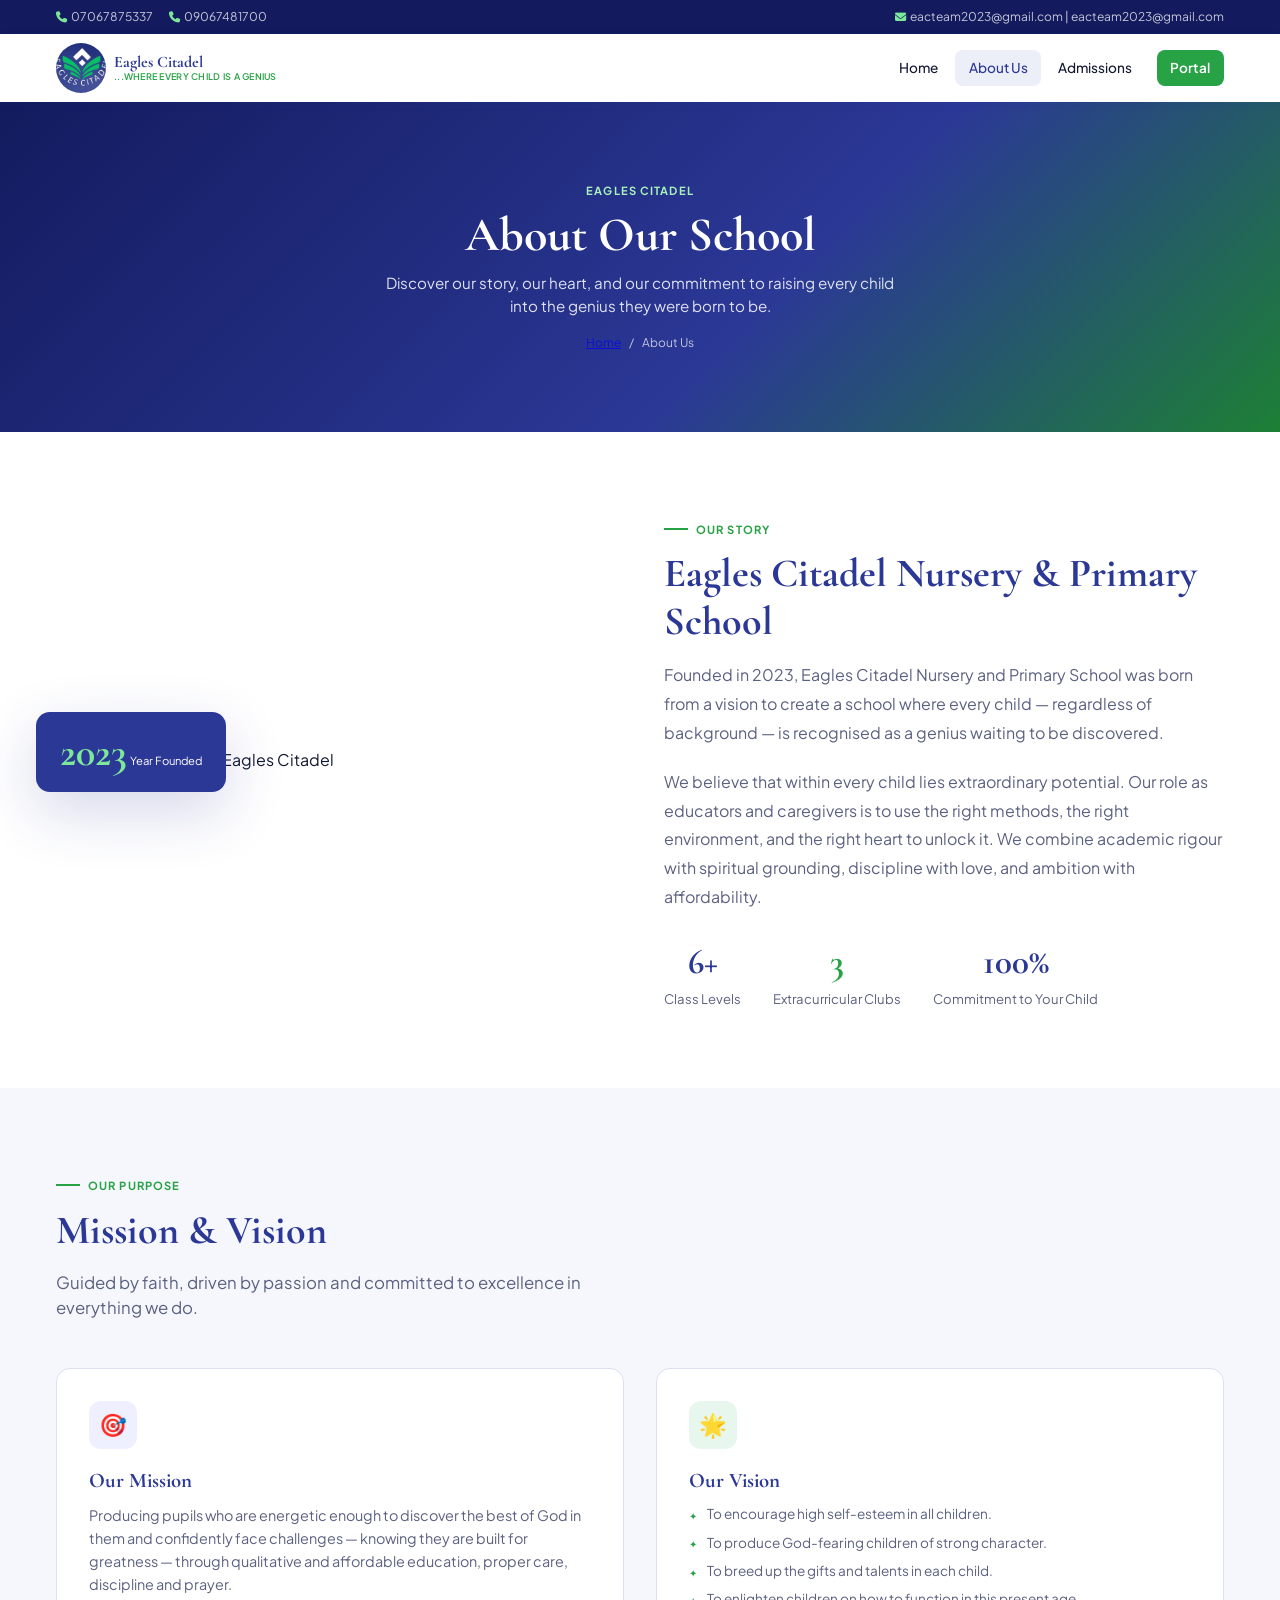
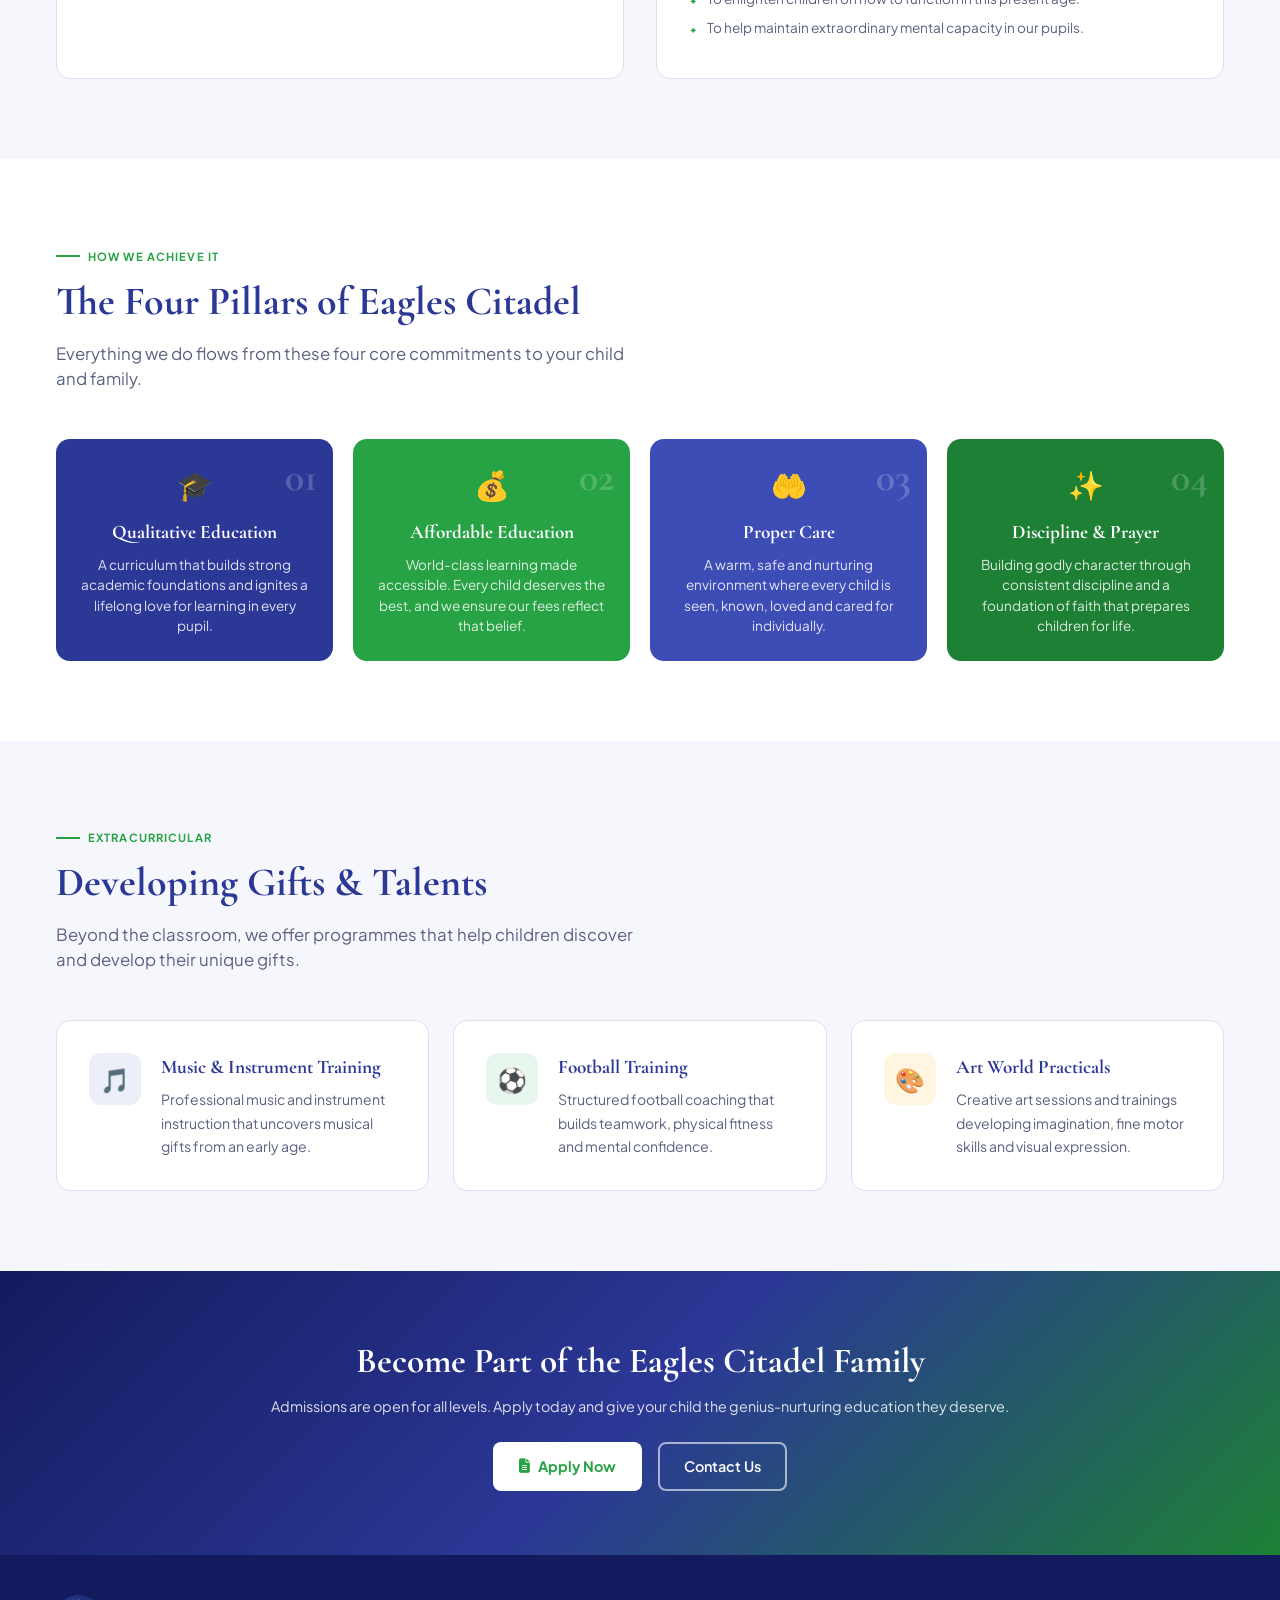
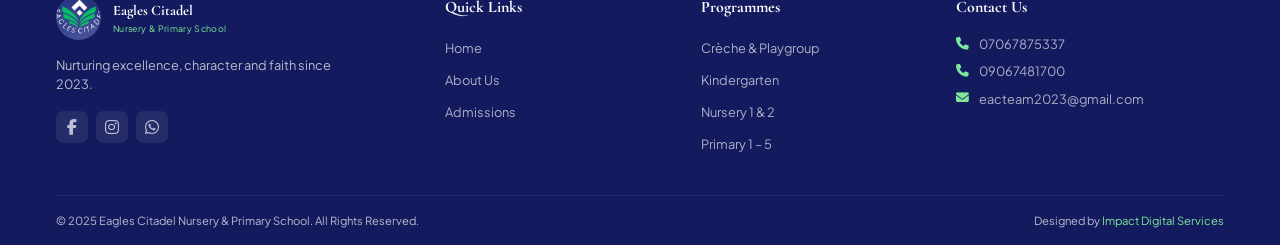
==== commit 6a52f89f: "footer logo added" ====
--- a/about.html
+++ b/about.html
@@ -4,13 +4,57 @@
 <head>
     <meta charset="UTF-8">
     <meta name="viewport" content="width=device-width, initial-scale=1.0, viewport-fit=cover">
-    <title>About Us | Eagles Citadel Nursery &amp; Primary School</title>
+
+    <title>About Us | Eagles Citadel Nursery & Primary School - Our Mission & Vision</title>
     <meta name="description"
-        content="Learn about Eagles Citadel Nursery and Primary School — our mission, vision, values and approach to education. Where every child is a genius.">
+        content="Learn about Eagles Citadel Nursery and Primary School - our mission to nurture geniuses through quality, affordable education, proper care, discipline and prayer. Founded 2023.">
+    <meta name="keywords"
+        content="Eagles Citadel about, school mission and vision, nursery school philosophy, Christian school Nigeria, affordable education mission">
+    <meta name="author" content="Eagles Citadel Nursery & Primary School">
     <meta name="robots" content="index, follow">
-    <link rel="canonical" href="about.html">
-    <link rel="preconnect" href="https://fonts.googleapis.com">
-    <link rel="preconnect" href="https://fonts.gstatic.com" crossorigin>
+
+    <!-- Favicon -->
+    <link rel="icon" type="image/x-icon" href="favicon/favicon.ico">
+    <link rel="icon" type="image/png" sizes="16x16" href="favicon/favicon-16x16.png">
+    <link rel="icon" type="image/png" sizes="32x32" href="favicon/favicon-32x32.png">
+    <link rel="apple-touch-icon" sizes="180x180" href="favicon/apple-touch-icon.png">
+    <link rel="manifest" href="site.webmanifest">
+    <meta name="theme-color" content="#2B3896">
+
+    <!-- Open Graph -->
+    <meta property="og:type" content="website">
+    <meta property="og:url" content="https://eaglescitadel.acad.com.ng/about.html">
+    <meta property="og:title" content="About Eagles Citadel - Our Mission & Vision">
+    <meta property="og:description"
+        content="Discover our story, mission, vision, and the four pillars that make Eagles Citadel the right choice for your child's education.">
+    <meta property="og:image" content="https://eaglescitadel.acad.com.ng/images/about-og.jpg">
+
+    <!-- Twitter Card -->
+    <meta name="twitter:card" content="summary_large_image">
+    <meta name="twitter:title" content="About Eagles Citadel Nursery & Primary School">
+    <meta name="twitter:description" content="Learn about our mission to nurture every child's inner genius.">
+
+    <!-- Canonical -->
+    <link rel="canonical" href="https://eaglescitadel.acad.com.ng/about.html">
+
+    <!-- About Page Schema -->
+    <script type="application/ld+json">
+    {
+        "@context": "https://schema.org",
+        "@type": "AboutPage",
+        "name": "About Eagles Citadel Nursery and Primary School",
+        "description": "Eagles Citadel was founded in 2023 with a vision to create a school where every child is recognized as a genius waiting to be discovered.",
+        "mainEntity": {
+            "@type": "EducationalOrganization",
+            "name": "Eagles Citadel Nursery and Primary School",
+            "foundingDate": "2023",
+            "mission": "Producing pupils who are energetic enough to discover the best of God in them and confidently face challenges through qualitative and affordable education, proper care, discipline and prayer.",
+            "vision": "To encourage high self-esteem, produce God-fearing children, breed gifts and talents, enlighten children for this age, and maintain extraordinary mental capacity."
+        }
+    }
+    </script>
+
+    <!-- Fonts & Styles -->
     <link
         href="https://fonts.googleapis.com/css2?family=Cormorant+Garamond:wght@400;600;700;800&family=Plus+Jakarta+Sans:wght@300;400;500;600;700&display=swap"
         rel="stylesheet">
@@ -262,7 +306,7 @@
             <div class="footer-grid">
                 <div>
                     <div class="footer-logo-wrap">
-                        <img src="logo.jpeg" alt="Eagles Citadel Logo">
+                        <img src="logo.png" alt="Eagles Citadel Logo">
                         <div>
                             <div class="footer-logo-name">Eagles Citadel</div>
                             <div class="footer-motto-txt">Nursery &amp; Primary School</div>
